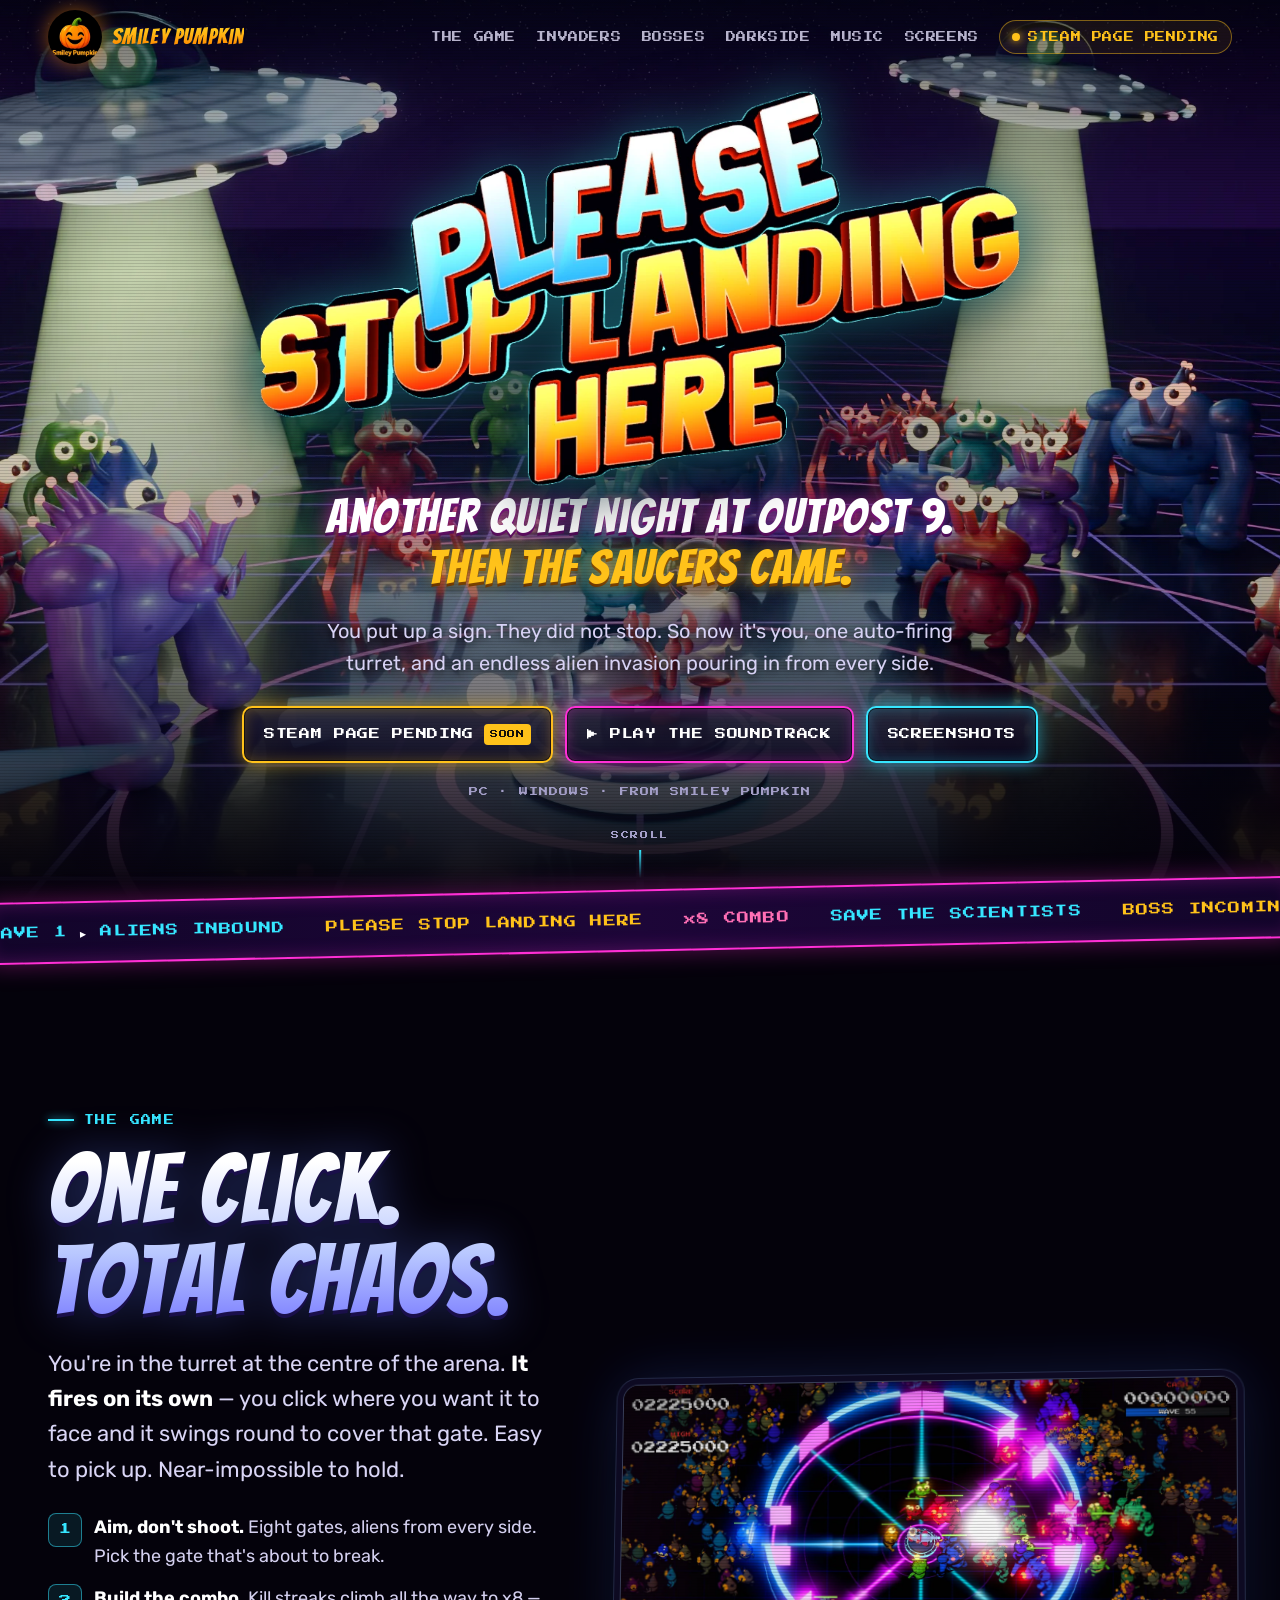
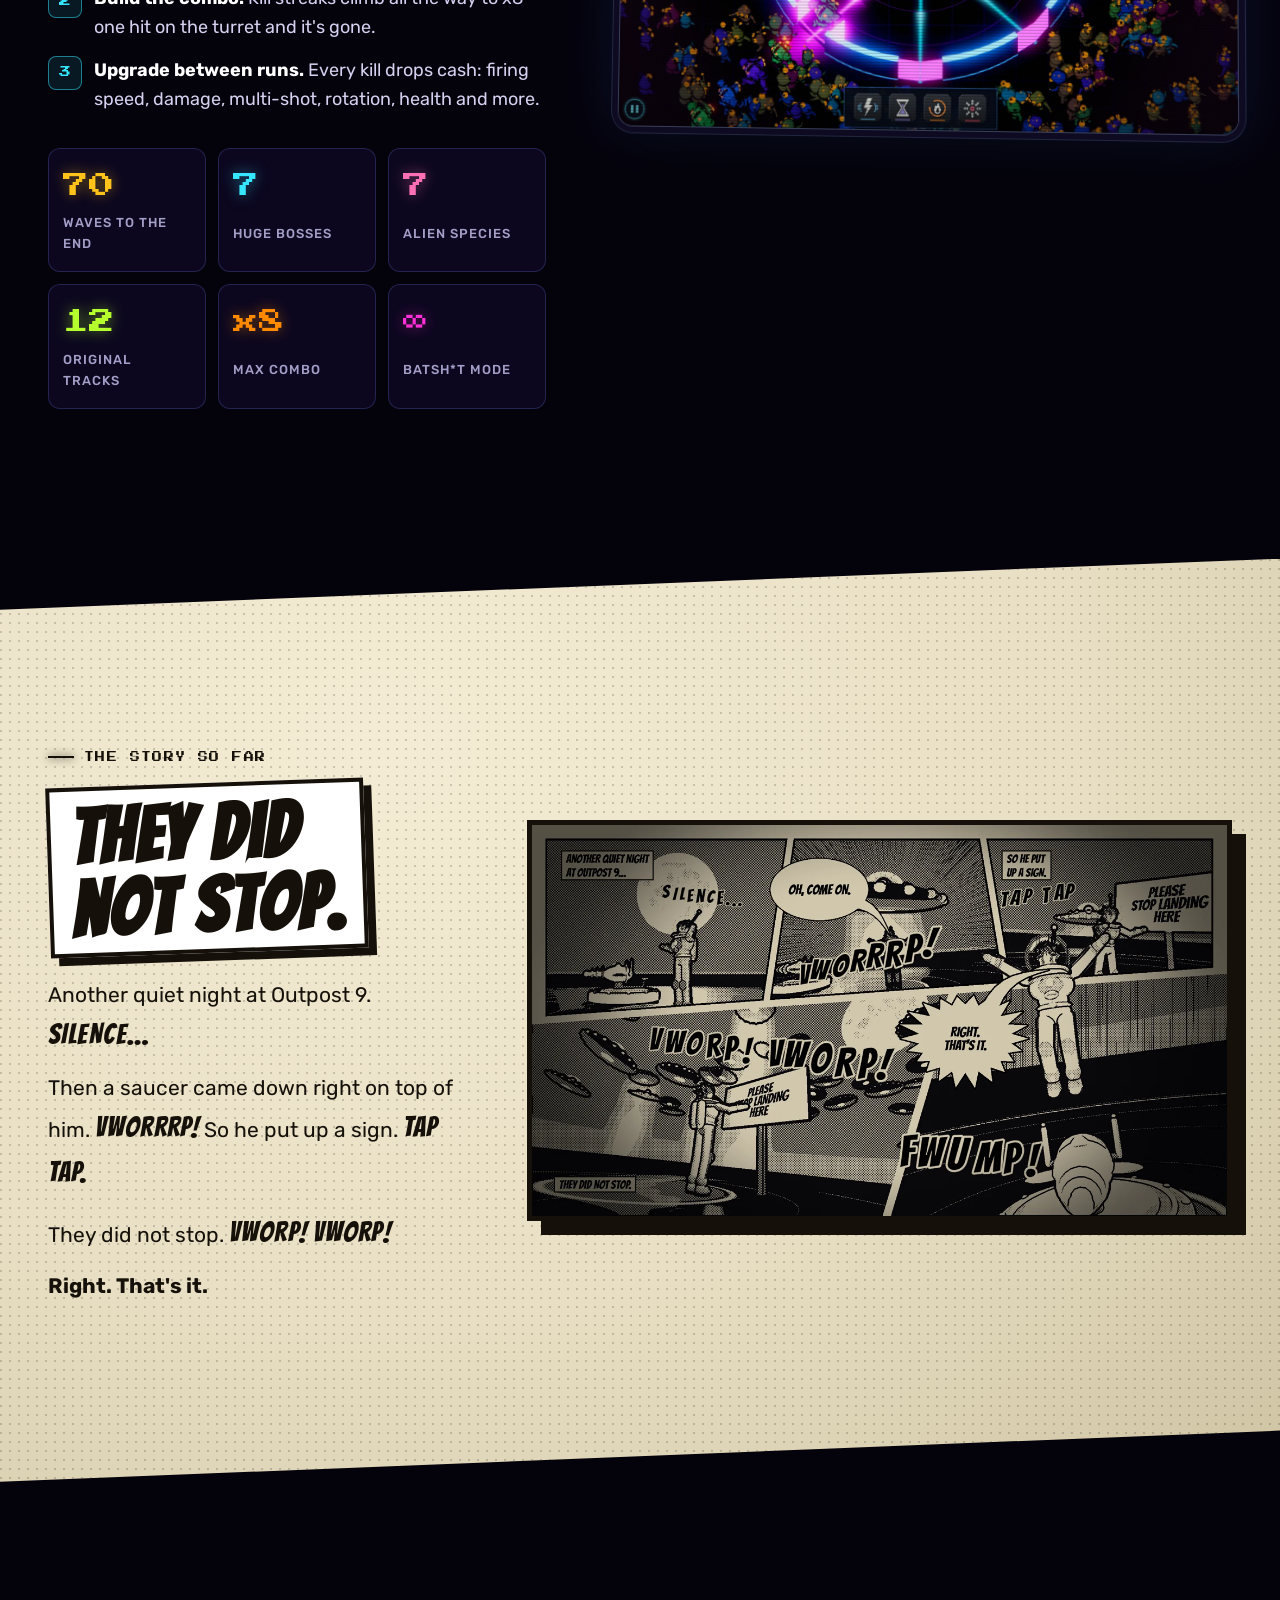
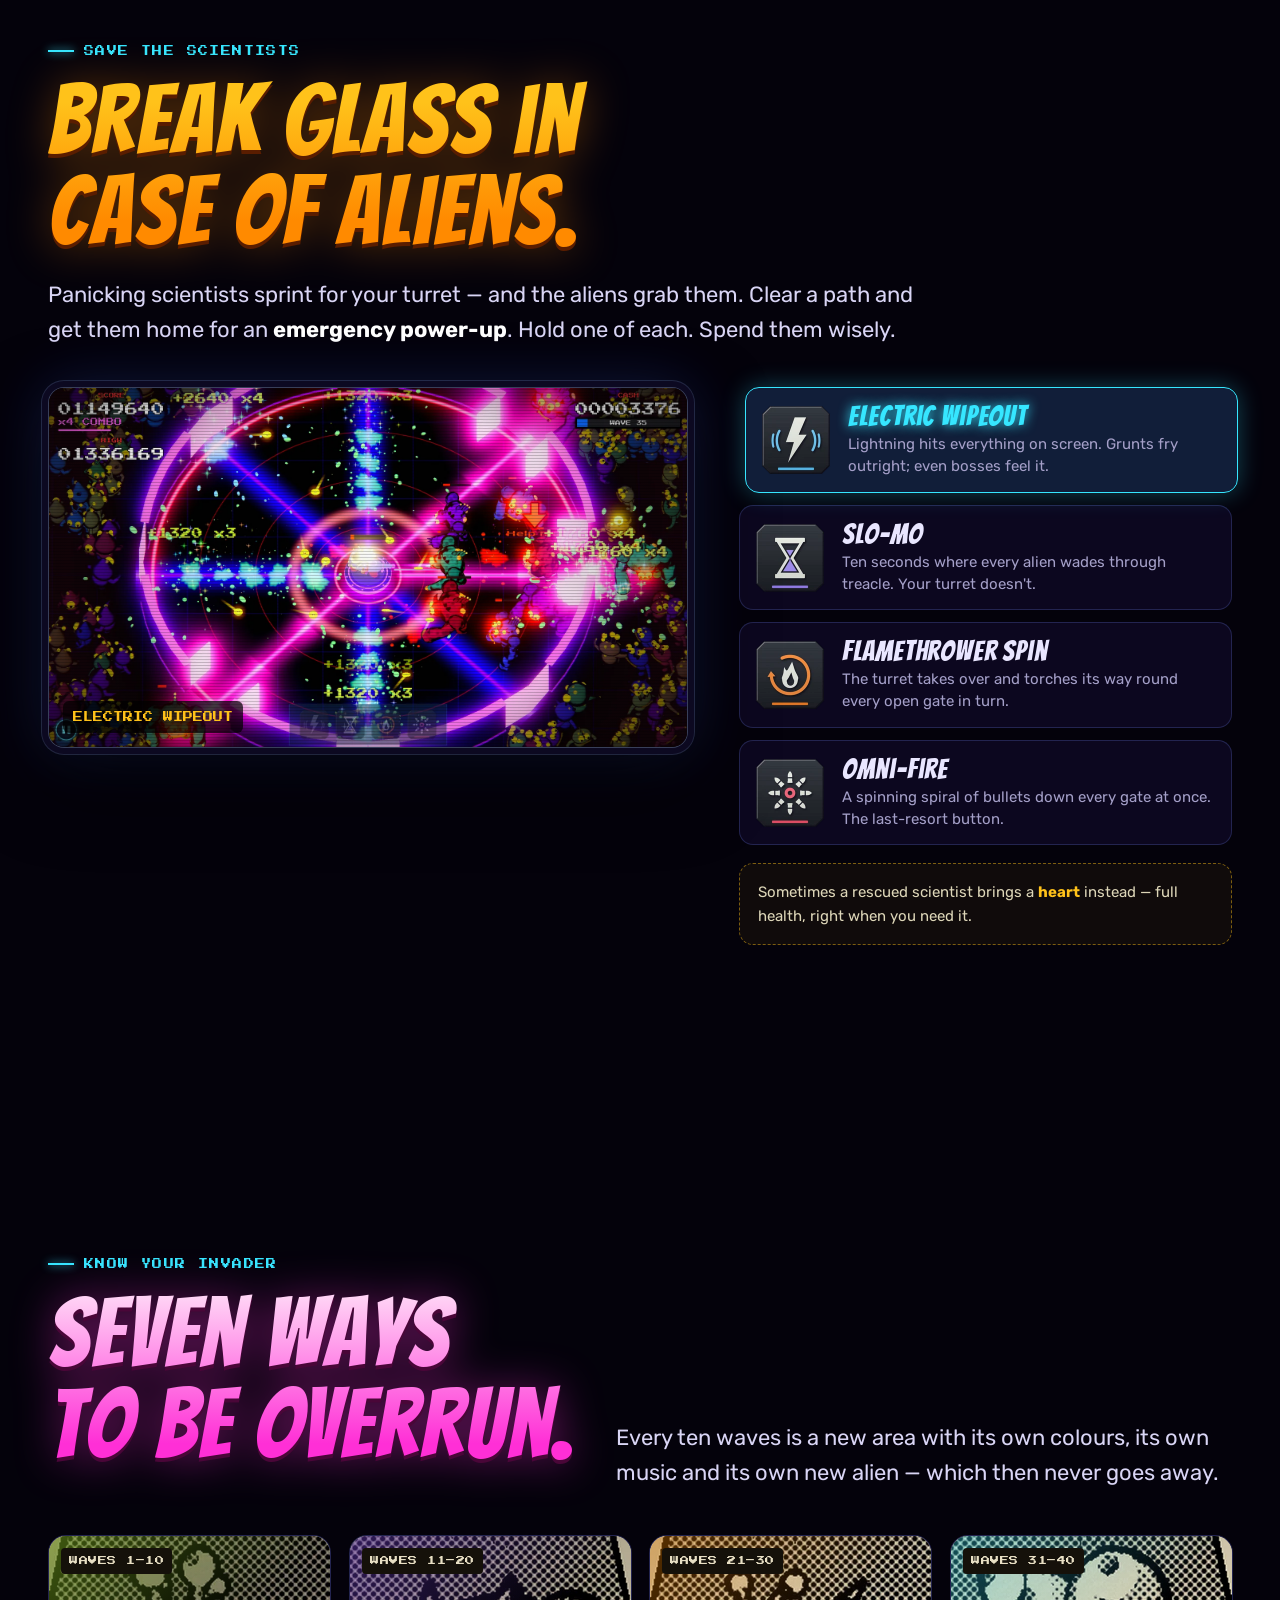
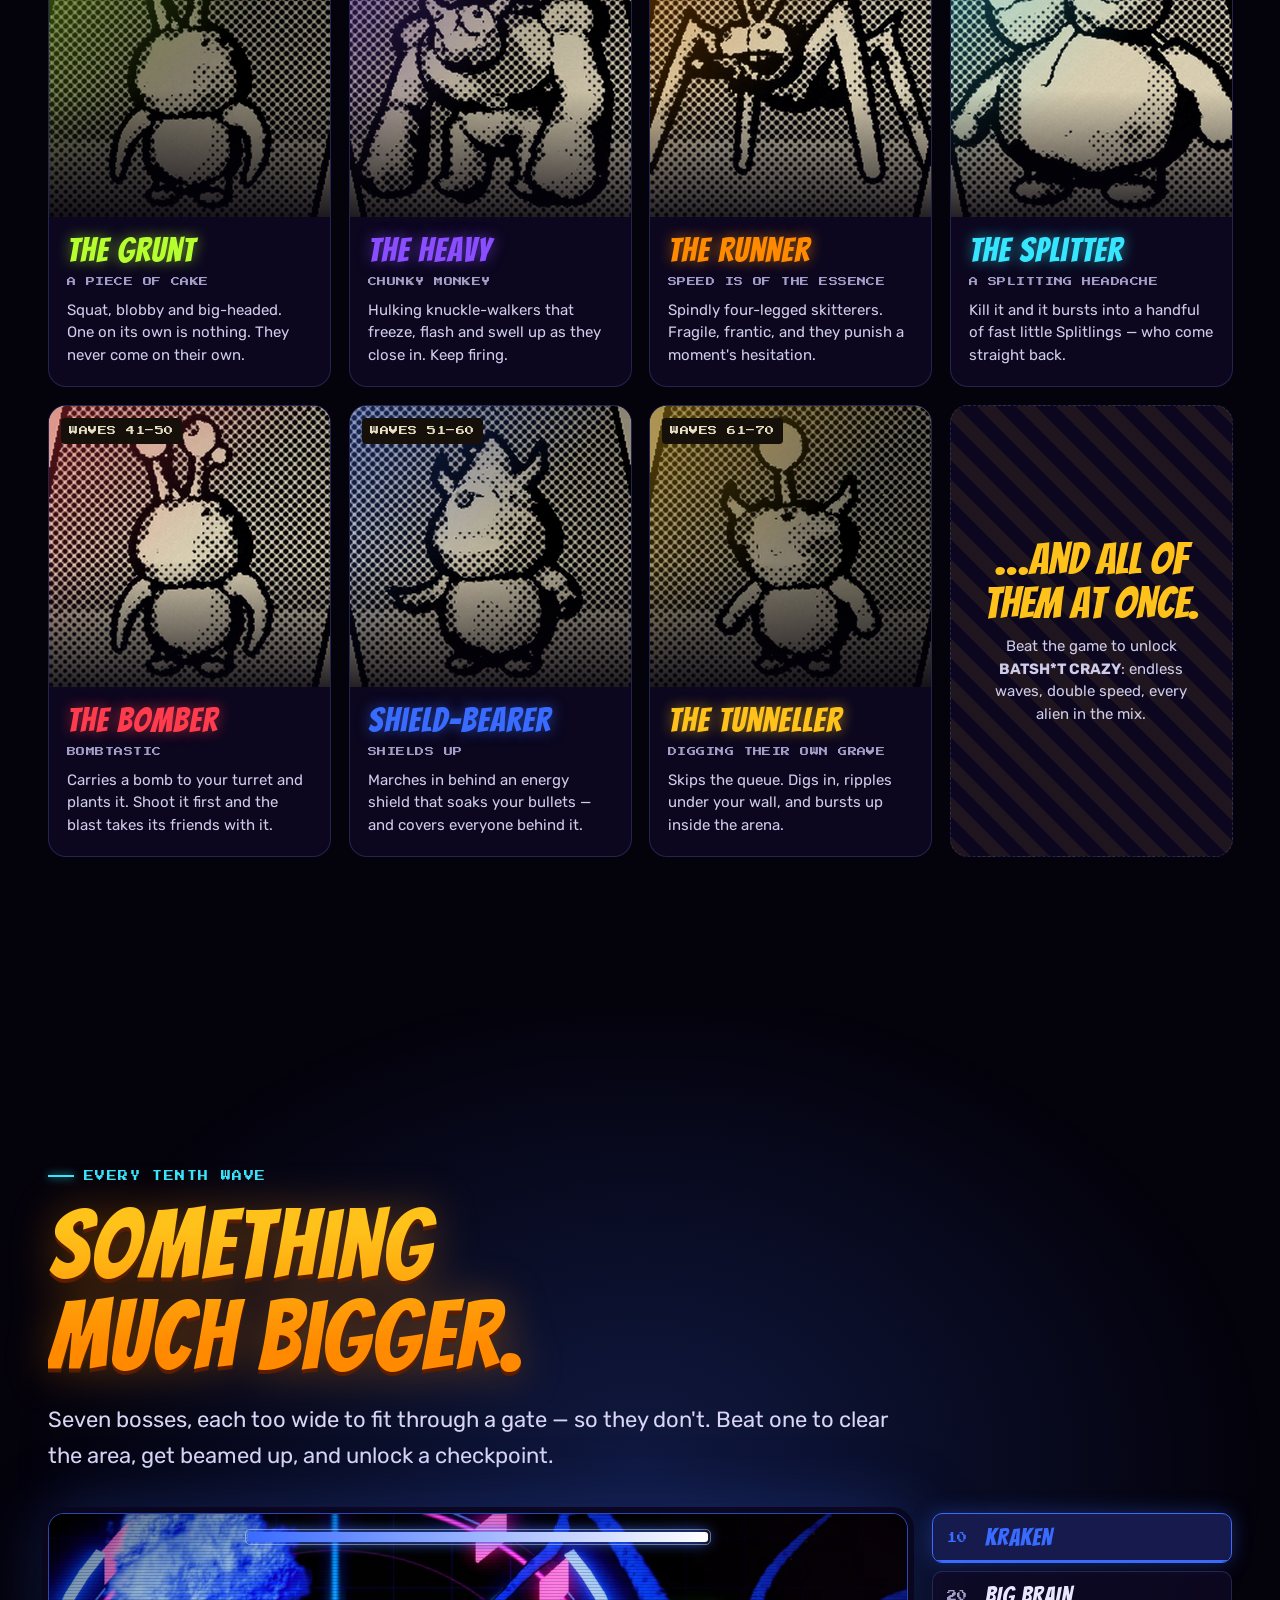
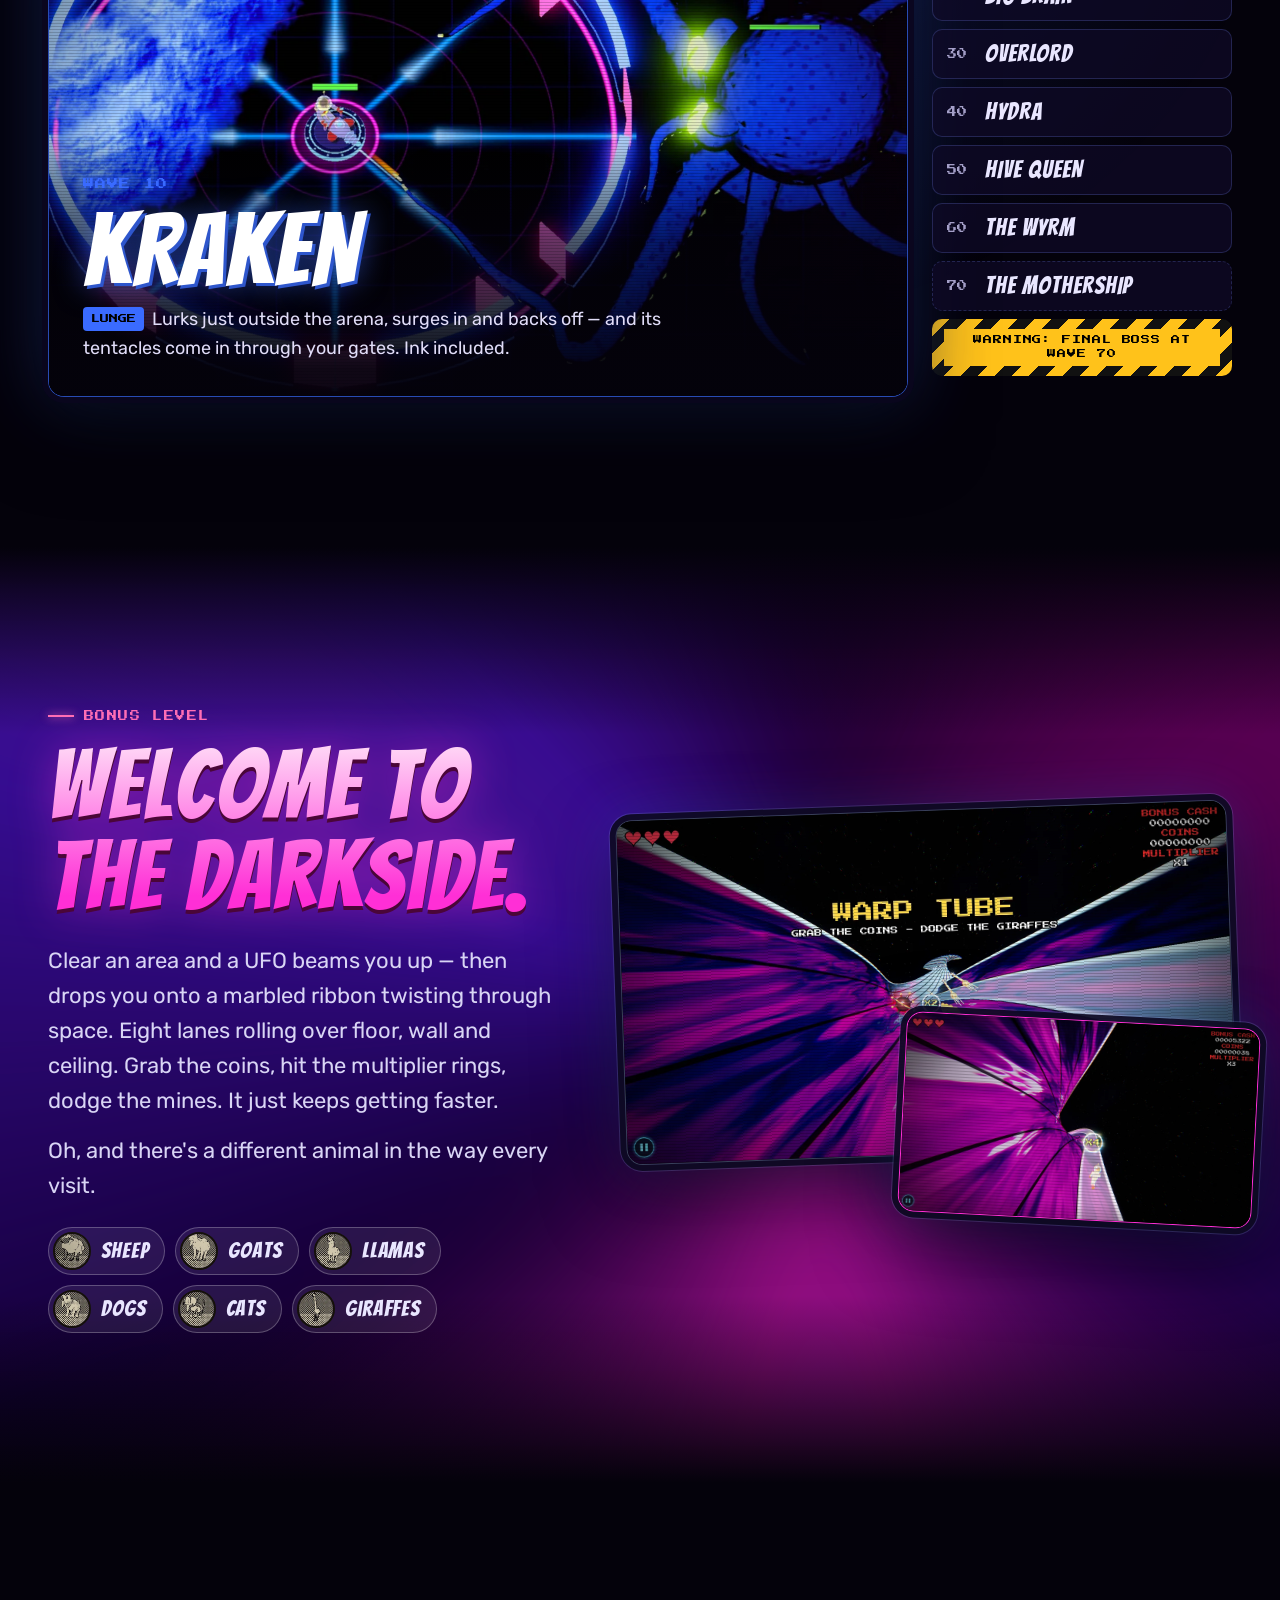
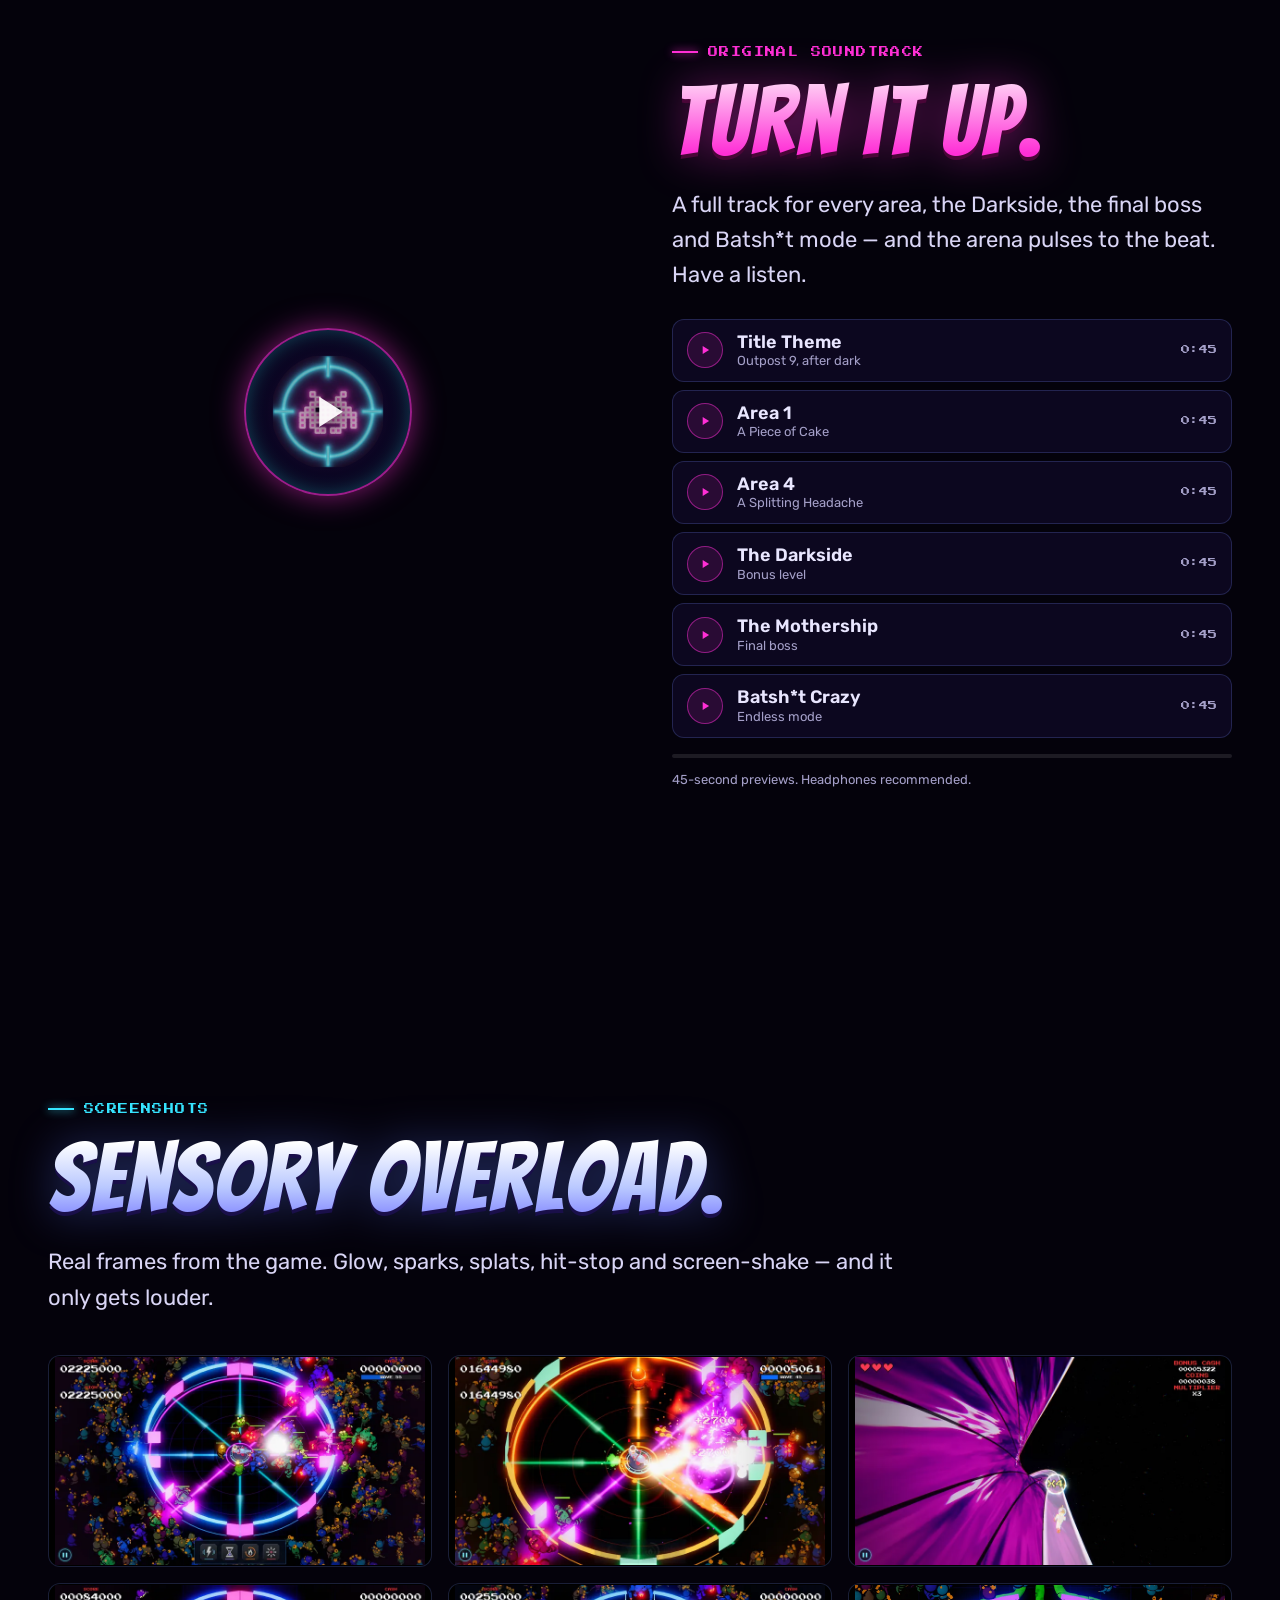
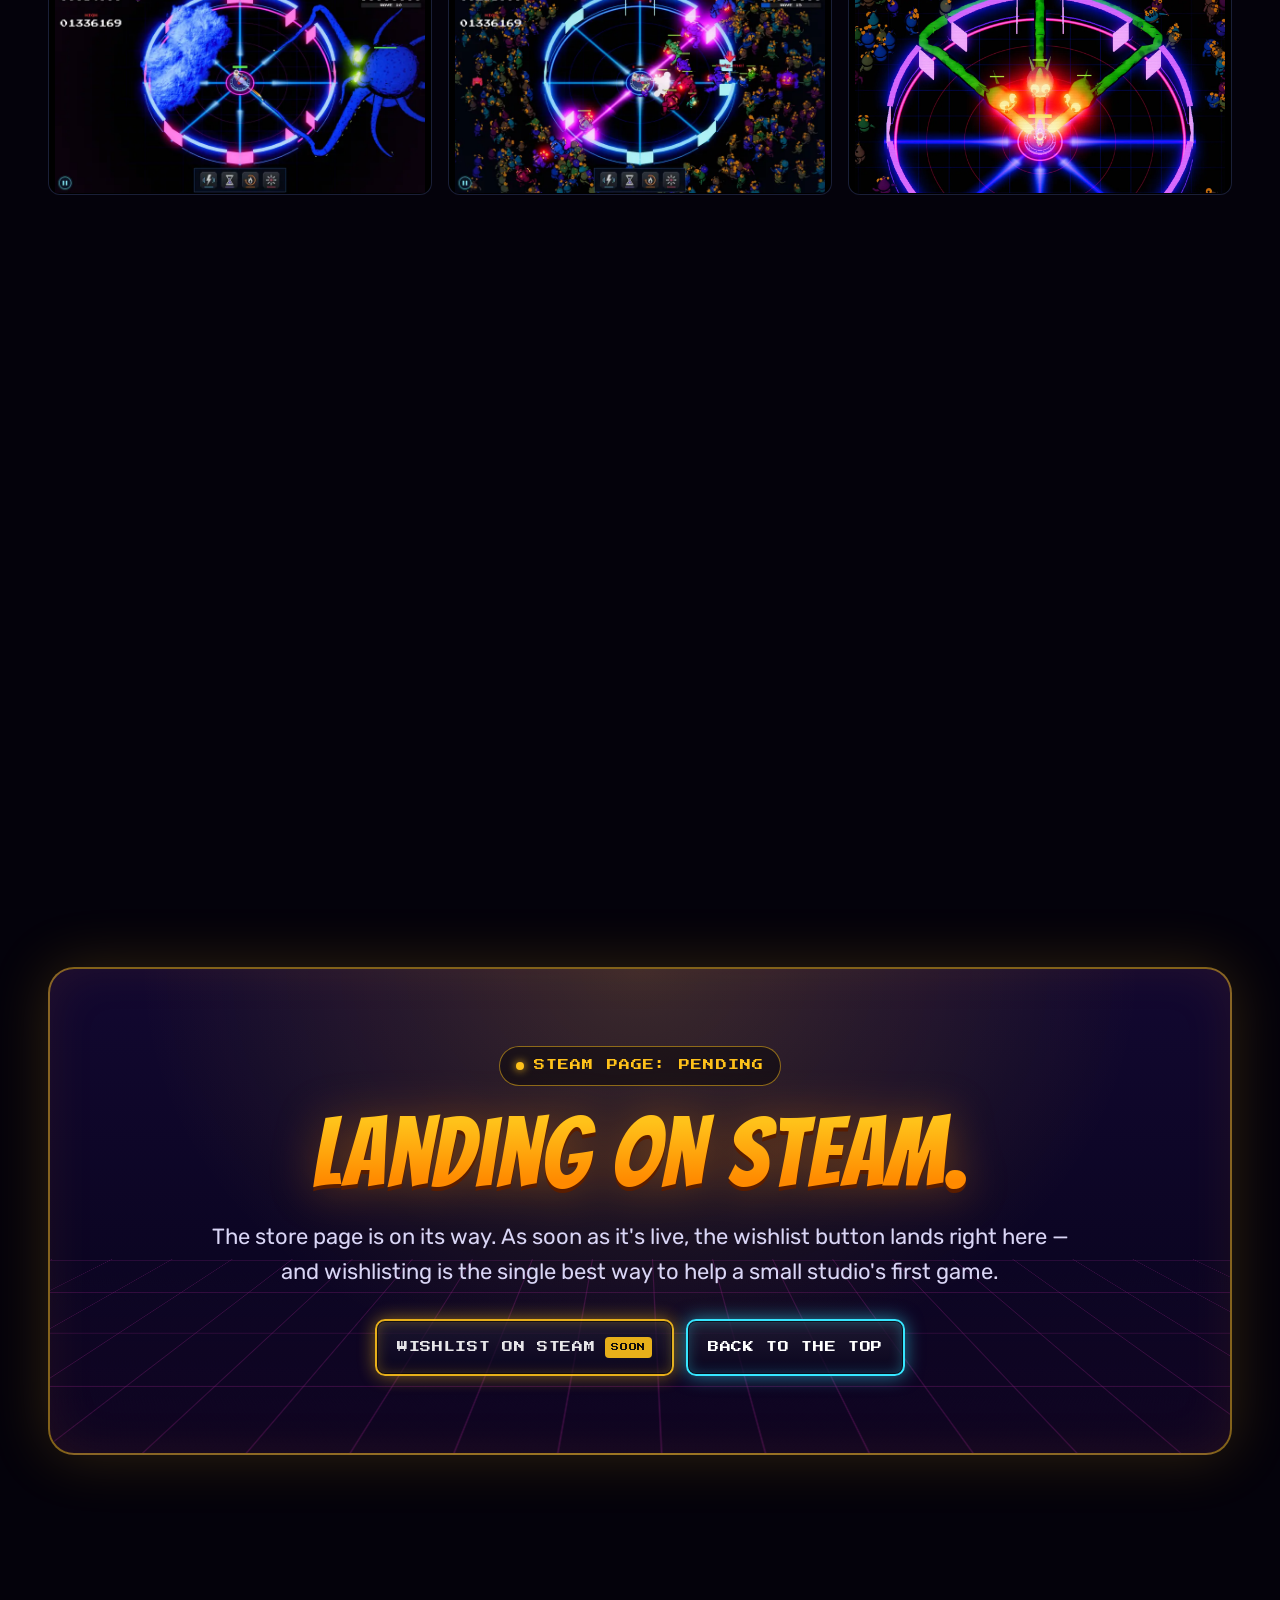
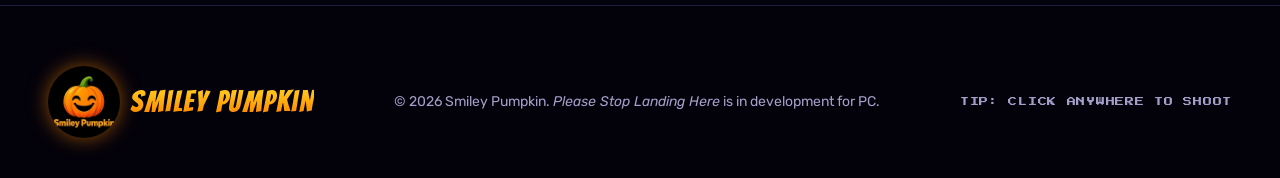
==== PleaseStopLandingHere/index.html @ 4573d903 "Rework for the new look; game now lives at /PleaseStopLandingHere/ New hero scene, logo and share ca" ====
<!doctype html>
<html lang="en">
<head>
<meta charset="utf-8">
<meta name="viewport" content="width=device-width, initial-scale=1, viewport-fit=cover">
<title>Please Stop Landing Here | Smiley Pumpkin</title>
<meta name="description" content="Please Stop Landing Here: a top-down turret defence game from Smiley Pumpkin. One turret, eight gates, an endless alien swarm. Coming to Steam.">
<link rel="canonical" href="https://www.smileypumpkin.com/PleaseStopLandingHere/">
<meta name="theme-color" content="#04020b">
<meta property="og:type" content="website">
<meta property="og:url" content="https://www.smileypumpkin.com/PleaseStopLandingHere/">
<meta property="og:title" content="Please Stop Landing Here">
<meta property="og:description" content="One turret. Eight gates. An endless alien swarm. Coming to Steam from Smiley Pumpkin.">
<meta property="og:image" content="https://www.smileypumpkin.com/PleaseStopLandingHere/assets/img/og.jpg">
<meta name="twitter:card" content="summary_large_image">
<link rel="icon" href="../smiley-pumpkin.png">
<link rel="preconnect" href="https://fonts.googleapis.com">
<link rel="preconnect" href="https://fonts.gstatic.com" crossorigin>
<link href="https://fonts.googleapis.com/css2?family=Bangers&family=Press+Start+2P&family=Rubik:wght@400;500;600;700&display=swap" rel="stylesheet">
<link rel="preload" as="image" href="assets/img/keyart.webp">
<link rel="stylesheet" href="css/site.css">
</head>
<body>
<a class="skip" href="#game">Skip to content</a>
<canvas id="stars" aria-hidden="true"></canvas>
<canvas id="fx" aria-hidden="true"></canvas>

<header class="topbar">
  <a class="studio" href="#top" aria-label="Smiley Pumpkin home">
    <img src="assets/img/pumpkin.webp" alt="" width="54" height="54">
    <span>Smiley Pumpkin</span>
  </a>
  <nav class="nav" aria-label="Sections">
    <a href="#game">The Game</a>
    <a href="#invaders">Invaders</a>
    <a href="#bosses">Bosses</a>
    <a href="#darkside">Darkside</a>
    <a href="#music">Music</a>
    <a href="#screens">Screens</a>
    <a class="steam-pill" href="#steam"><span class="led" aria-hidden="true"></span>Steam page pending</a>
  </nav>
</header>

<main>
  <!-- ============ HERO ============ -->
  <section class="hero" id="top" aria-labelledby="hero-title">
    <div class="hero-art" aria-hidden="true"></div>
    <div class="hero-inner">
      <h1 id="hero-title" style="margin:0">
        <img class="game-logo" src="assets/img/logo.webp" alt="Please Stop Landing Here" width="1040" height="541">
      </h1>
      <p class="tagline">Another quiet night at Outpost 9.<br><em>Then the saucers came.</em></p>
      <p class="hero-sub">You put up a sign. They did not stop. So now it's you, one auto-firing turret, and an endless alien invasion pouring in from every side.</p>
      <div class="cta-row">
        <a class="btn steam" href="#steam">Steam page pending <span class="tag">SOON</span></a>
        <a class="btn music" href="#music" data-autoplay>&#9654; Play the soundtrack</a>
        <a class="btn" href="#screens">Screenshots</a>
      </div>
      <p class="platform">PC &middot; Windows &middot; from Smiley Pumpkin</p>
    </div>
    <a class="scroll-hint" href="#game" aria-label="Scroll to the game">SCROLL<i></i></a>
  </section>

  <div class="ticker" aria-hidden="true">
    <div class="ticker-track">
      <span>WAVE 1 <b>&#9656;</b> ALIENS INBOUND</span><span>PLEASE STOP LANDING HERE</span><span>x8 COMBO</span>
      <span>SAVE THE SCIENTISTS</span><span>BOSS INCOMING <b>&#9656;</b> WAVE 10</span><span>AREA CLEARED!</span>
      <span>WELCOME TO THE DARKSIDE</span><span>THE MOTHERSHIP AWAITS</span><span>BATSH*T CRAZY UNLOCKED</span>
      <span>WAVE 1 <b>&#9656;</b> ALIENS INBOUND</span><span>PLEASE STOP LANDING HERE</span><span>x8 COMBO</span>
      <span>SAVE THE SCIENTISTS</span><span>BOSS INCOMING <b>&#9656;</b> WAVE 10</span><span>AREA CLEARED!</span>
      <span>WELCOME TO THE DARKSIDE</span><span>THE MOTHERSHIP AWAITS</span><span>BATSH*T CRAZY UNLOCKED</span>
    </div>
  </div>

  <!-- ============ GAMEPLAY ============ -->
  <section class="section" id="game" aria-labelledby="game-title">
    <div class="wrap gameplay-grid">
      <div class="reveal">
        <span class="eyebrow">The game</span>
        <h2 class="h2" id="game-title">One click.<br>Total chaos.</h2>
        <p class="lede">You're in the turret at the centre of the arena. <strong>It fires on its own</strong> &mdash; you click where you want it to face and it swings round to cover that gate. Easy to pick up. Near-impossible to hold.</p>
        <ol class="how">
          <li><span><strong>Aim, don't shoot.</strong> Eight gates, aliens from every side. Pick the gate that's about to break.</span></li>
          <li><span><strong>Build the combo.</strong> Kill streaks climb all the way to x8 &mdash; one hit on the turret and it's gone.</span></li>
          <li><span><strong>Upgrade between runs.</strong> Every kill drops cash: firing speed, damage, multi-shot, rotation, health and more.</span></li>
        </ol>
        <div class="stats">
          <div class="stat"><b data-count="70">70</b><span>Waves to the end</span></div>
          <div class="stat"><b data-count="7">7</b><span>Huge bosses</span></div>
          <div class="stat"><b data-count="7">7</b><span>Alien species</span></div>
          <div class="stat"><b data-count="12">12</b><span>Original tracks</span></div>
          <div class="stat"><b>x8</b><span>Max combo</span></div>
          <div class="stat"><b>&infin;</b><span>Batsh*t mode</span></div>
        </div>
      </div>
      <div class="reveal" data-delay="1">
        <figure class="screen tilt">
          <img src="assets/img/shots/swarm.webp" alt="Wave 55: the turret holds the arena while a huge alien crowd presses against all eight gates" width="1600" height="900" loading="lazy">
        </figure>
      </div>
    </div>
  </section>

  <!-- ============ STORY ============ -->
  <section class="section story" id="story" aria-labelledby="story-title">
    <div class="wrap story-grid">
      <div class="reveal">
        <span class="eyebrow">The story so far</span>
        <h2 class="caption-box" id="story-title">They did<br>not stop.</h2>
        <p>Another quiet night at Outpost 9. <span class="sfx">SILENCE&hellip;</span></p>
        <p>Then a saucer came down right on top of him. <span class="sfx">VWORRRP!</span> So he put up a sign. <span class="sfx">TAP TAP.</span></p>
        <p>They did not stop. <span class="sfx">VWORP! VWORP!</span></p>
        <p><strong>Right. That's it.</strong></p>
      </div>
      <figure class="comic reveal" data-delay="1">
        <img src="assets/img/comic.webp" alt="The game's manga intro page: a lone astronaut at Outpost 9 puts up a 'Please Stop Landing Here' sign as the saucers keep landing, then leaps into his turret" width="1280" height="720" loading="lazy">
      </figure>
    </div>
  </section>

  <!-- ============ POWER-UPS ============ -->
  <section class="section" id="powerups" aria-labelledby="pu-title">
    <div class="wrap">
      <div class="reveal">
        <span class="eyebrow">Save the scientists</span>
        <h2 class="h2 hot" id="pu-title">Break glass in<br>case of aliens.</h2>
        <p class="lede">Panicking scientists sprint for your turret &mdash; and the aliens grab them. Clear a path and get them home for an <strong>emergency power-up</strong>. Hold one of each. Spend them wisely.</p>
      </div>
      <div class="powers">
        <div class="power-view reveal">
          <figure class="screen">
            <img id="powerImg" src="assets/img/shots/shock.webp" alt="Electric Wipeout tearing through the aliens on wave 35" width="1600" height="900" loading="lazy">
            <span class="label" id="powerLabel">ELECTRIC WIPEOUT</span>
          </figure>
        </div>
        <div class="power-list reveal" data-delay="1" role="tablist" aria-label="Power-ups">
          <button class="power" role="tab" aria-selected="true" style="--c: var(--cyan)" data-img="shock" data-alt="Electric Wipeout tearing through the aliens on wave 35">
            <img src="assets/img/icons/electric_wipeout.webp" alt="" width="72" height="72">
            <span><h3>Electric Wipeout</h3><p>Lightning hits everything on screen. Grunts fry outright; even bosses feel it.</p></span>
          </button>
          <button class="power" role="tab" aria-selected="false" style="--c: var(--violet)" data-img="slomo" data-alt="Slo-Mo: the arena turns dreamy and every alien crawls">
            <img src="assets/img/icons/slo_mo.webp" alt="" width="72" height="72">
            <span><h3>Slo-Mo</h3><p>Ten seconds where every alien wades through treacle. Your turret doesn't.</p></span>
          </button>
          <button class="power" role="tab" aria-selected="false" style="--c: var(--orange)" data-img="spin" data-alt="Flamethrower Spin sweeping the gates on wave 45">
            <img src="assets/img/icons/spin_fire.webp" alt="" width="72" height="72">
            <span><h3>Flamethrower Spin</h3><p>The turret takes over and torches its way round every open gate in turn.</p></span>
          </button>
          <button class="power" role="tab" aria-selected="false" style="--c: var(--red)" data-img="omni" data-alt="Omni-Fire: bullets spiral down every gate at once on wave 25">
            <img src="assets/img/icons/omni_fire.webp" alt="" width="72" height="72">
            <span><h3>Omni-Fire</h3><p>A spinning spiral of bullets down every gate at once. The last-resort button.</p></span>
          </button>
          <p class="power-desc" id="powerDesc" aria-live="polite"></p>
          <p class="scientist-note">Sometimes a rescued scientist brings a <strong>heart</strong> instead &mdash; full health, right when you need it.</p>
        </div>
      </div>
    </div>
  </section>

  <!-- ============ INVADERS ============ -->
  <section class="section" id="invaders" aria-labelledby="inv-title">
    <div class="wrap">
      <div class="aliens-head reveal">
        <div>
          <span class="eyebrow">Know your invader</span>
          <h2 class="h2 pink" id="inv-title">Seven ways<br>to be overrun.</h2>
        </div>
        <p class="lede" style="max-width:44ch">Every ten waves is a new area with its own colours, its own music and its own new alien &mdash; which then never goes away.</p>
      </div>
      <div class="alien-grid">
        <article class="alien reveal" style="--c: var(--acid)">
          <div class="portrait"><span class="waves">WAVES 1&ndash;10</span><img src="assets/img/aliens/alien.webp" alt="The standard alien: squat, big-headed, eyes on stalks" width="432" height="432" loading="lazy"></div>
          <div class="body"><h3>The Grunt</h3><div class="area">A Piece of Cake</div><p>Squat, blobby and big-headed. One on its own is nothing. They never come on their own.</p></div>
        </article>
        <article class="alien reveal" data-delay="1" style="--c: var(--violet)">
          <div class="portrait"><span class="waves">WAVES 11&ndash;20</span><img src="assets/img/aliens/heavy.webp" alt="The Heavy: a hulking knuckle-walking brute" width="432" height="432" loading="lazy"></div>
          <div class="body"><h3>The Heavy</h3><div class="area">Chunky Monkey</div><p>Hulking knuckle-walkers that freeze, flash and swell up as they close in. Keep firing.</p></div>
        </article>
        <article class="alien reveal" data-delay="2" style="--c: var(--orange)">
          <div class="portrait"><span class="waves">WAVES 21&ndash;30</span><img src="assets/img/aliens/runner.webp" alt="The Runner: a spindly four-legged skitterer" width="432" height="432" loading="lazy"></div>
          <div class="body"><h3>The Runner</h3><div class="area">Speed is of the Essence</div><p>Spindly four-legged skitterers. Fragile, frantic, and they punish a moment's hesitation.</p></div>
        </article>
        <article class="alien reveal" style="--c: var(--cyan)">
          <div class="portrait"><span class="waves">WAVES 31&ndash;40</span><img src="assets/img/aliens/splitter.webp" alt="The Splitter: a round alien that bursts when killed" width="432" height="432" loading="lazy"></div>
          <div class="body"><h3>The Splitter</h3><div class="area">A Splitting Headache</div><p>Kill it and it bursts into a handful of fast little Splitlings &mdash; who come straight back.</p></div>
        </article>
        <article class="alien reveal" data-delay="1" style="--c: var(--red)">
          <div class="portrait"><span class="waves">WAVES 41&ndash;50</span><img src="assets/img/aliens/bomber.webp" alt="The Bomber: an alien carrying a bomb toward the turret" width="432" height="432" loading="lazy"></div>
          <div class="body"><h3>The Bomber</h3><div class="area">Bombtastic</div><p>Carries a bomb to your turret and plants it. Shoot it first and the blast takes its friends with it.</p></div>
        </article>
        <article class="alien reveal" data-delay="2" style="--c: var(--blue)">
          <div class="portrait"><span class="waves">WAVES 51&ndash;60</span><img src="assets/img/aliens/shield.webp" alt="The Shield-bearer: an alien behind an energy shield" width="432" height="432" loading="lazy"></div>
          <div class="body"><h3>Shield-bearer</h3><div class="area">Shields Up</div><p>Marches in behind an energy shield that soaks your bullets &mdash; and covers everyone behind it.</p></div>
        </article>
        <article class="alien reveal" style="--c: var(--yellow)">
          <div class="portrait"><span class="waves">WAVES 61&ndash;70</span><img src="assets/img/aliens/tunneller.webp" alt="The Tunneller: a horned alien that digs under the walls" width="432" height="432" loading="lazy"></div>
          <div class="body"><h3>The Tunneller</h3><div class="area">Digging their own Grave</div><p>Skips the queue. Digs in, ripples under your wall, and bursts up inside the arena.</p></div>
        </article>
        <div class="alien extra reveal" data-delay="1">
          <div><b>&hellip;and all of them at once.</b><p>Beat the game to unlock <strong>BATSH*T CRAZY</strong>: endless waves, double speed, every alien in the mix.</p></div>
        </div>
      </div>
    </div>
  </section>

  <!-- ============ BOSSES ============ -->
  <section class="section bosses" id="bosses" aria-labelledby="boss-title">
    <div class="wrap">
      <div class="reveal">
        <span class="eyebrow">Every tenth wave</span>
        <h2 class="h2 hot" id="boss-title">Something<br>much bigger.</h2>
        <p class="lede">Seven bosses, each too wide to fit through a gate &mdash; so they don't. Beat one to clear the area, get beamed up, and unlock a checkpoint.</p>
      </div>
      <div class="boss-stage reveal">
        <div class="boss-view">
          <figure class="screen">
            <div class="boss-bar" aria-hidden="true"><span></span></div>
            <img id="bossImg" src="assets/img/bosses/kraken.webp" alt="" width="1280" height="720" loading="lazy">
            <figcaption class="boss-hud" aria-live="polite">
              <span class="wave" id="bossWave">WAVE 10</span>
              <h3 id="bossName">KRAKEN</h3>
              <p id="bossDesc"></p>
            </figcaption>
          </figure>
        </div>
        <div>
          <ol class="boss-list" id="bossList" role="tablist" aria-label="Bosses"></ol>
          <div class="final-warn" aria-hidden="true"><span>WARNING: FINAL BOSS AT WAVE 70</span></div>
        </div>
      </div>
    </div>
  </section>

  <!-- ============ DARKSIDE ============ -->
  <section class="section darkside" id="darkside" aria-labelledby="ds-title">
    <div class="wrap darkside-grid">
      <div class="reveal">
        <span class="eyebrow" style="color: var(--pink)">Bonus level</span>
        <h2 class="h2 pink" id="ds-title">Welcome to<br>the Darkside.</h2>
        <p class="lede">Clear an area and a UFO beams you up &mdash; then drops you onto a marbled ribbon twisting through space. Eight lanes rolling over floor, wall and ceiling. Grab the coins, hit the multiplier rings, dodge the mines. It just keeps getting faster.</p>
        <p class="lede" style="margin-top:14px">Oh, and there's a different animal in the way every visit.</p>
        <ul class="animals">
          <li><img src="assets/img/animals/sheep.webp" alt="" width="124" height="124" loading="lazy">Sheep</li>
          <li><img src="assets/img/animals/goats.webp" alt="" width="124" height="124" loading="lazy">Goats</li>
          <li><img src="assets/img/animals/llamas.webp" alt="" width="124" height="124" loading="lazy">Llamas</li>
          <li><img src="assets/img/animals/dogs.webp" alt="" width="124" height="124" loading="lazy">Dogs</li>
          <li><img src="assets/img/animals/cats.webp" alt="" width="124" height="124" loading="lazy">Cats</li>
          <li><img src="assets/img/animals/giraffes.webp" alt="" width="124" height="124" loading="lazy">Giraffes</li>
        </ul>
      </div>
      <div class="ds-shots reveal" data-delay="1">
        <figure class="screen"><img src="assets/img/shots/darkside-giraffe.webp" alt="The Darkside warp tube: grab the coins, dodge the giraffes" width="1600" height="900" loading="lazy"></figure>
        <figure class="screen"><img src="assets/img/shots/darkside-ribbon.webp" alt="The astronaut running a magenta ribbon through space toward an x4 multiplier ring" width="1600" height="900" loading="lazy"></figure>
      </div>
    </div>
  </section>

  <!-- ============ SOUNDTRACK ============ -->
  <section class="section" id="music" aria-labelledby="music-title">
    <div class="wrap music-grid">
      <div class="reveal">
        <div class="viz-wrap" id="vizWrap">
          <canvas id="viz" aria-hidden="true"></canvas>
          <div class="viz-center" id="vizCenter">
            <img src="assets/img/game-icon.webp" alt="" width="256" height="256">
            <button class="play-big" id="playBig" aria-label="Play or pause the soundtrack">
              <svg viewBox="0 0 24 24" aria-hidden="true"><path fill="#fff" d="M8 5v14l11-7z"/></svg>
            </button>
          </div>
        </div>
      </div>
      <div class="reveal" data-delay="1">
        <span class="eyebrow" style="color: var(--magenta)">Original soundtrack</span>
        <h2 class="h2 pink" id="music-title">Turn it up.</h2>
        <p class="lede">A full track for every area, the Darkside, the final boss and Batsh*t mode &mdash; and the arena pulses to the beat. Have a listen.</p>
        <ul class="tracks" id="tracks">
          <li><button class="track" data-src="assets/audio/title.mp3" aria-pressed="false"><span class="ic"><svg viewBox="0 0 24 24"><path d="M8 5v14l11-7z"/></svg><span class="eq"><i></i><i></i><i></i></span></span><span class="t">Title Theme<small>Outpost 9, after dark</small></span><span class="d">0:45</span></button></li>
          <li><button class="track" data-src="assets/audio/area-1.mp3" aria-pressed="false"><span class="ic"><svg viewBox="0 0 24 24"><path d="M8 5v14l11-7z"/></svg><span class="eq"><i></i><i></i><i></i></span></span><span class="t">Area 1<small>A Piece of Cake</small></span><span class="d">0:45</span></button></li>
          <li><button class="track" data-src="assets/audio/area-4.mp3" aria-pressed="false"><span class="ic"><svg viewBox="0 0 24 24"><path d="M8 5v14l11-7z"/></svg><span class="eq"><i></i><i></i><i></i></span></span><span class="t">Area 4<small>A Splitting Headache</small></span><span class="d">0:45</span></button></li>
          <li><button class="track" data-src="assets/audio/darkside.mp3" aria-pressed="false"><span class="ic"><svg viewBox="0 0 24 24"><path d="M8 5v14l11-7z"/></svg><span class="eq"><i></i><i></i><i></i></span></span><span class="t">The Darkside<small>Bonus level</small></span><span class="d">0:45</span></button></li>
          <li><button class="track" data-src="assets/audio/final-boss.mp3" aria-pressed="false"><span class="ic"><svg viewBox="0 0 24 24"><path d="M8 5v14l11-7z"/></svg><span class="eq"><i></i><i></i><i></i></span></span><span class="t">The Mothership<small>Final boss</small></span><span class="d">0:45</span></button></li>
          <li><button class="track" data-src="assets/audio/batshit.mp3" aria-pressed="false"><span class="ic"><svg viewBox="0 0 24 24"><path d="M8 5v14l11-7z"/></svg><span class="eq"><i></i><i></i><i></i></span></span><span class="t">Batsh*t Crazy<small>Endless mode</small></span><span class="d">0:45</span></button></li>
        </ul>
        <div class="progress" id="progress" aria-hidden="true"><span></span></div>
        <p class="music-note">45-second previews. Headphones recommended.</p>
      </div>
    </div>
    <audio id="audio" preload="none"></audio>
  </section>

  <!-- ============ SCREENSHOTS ============ -->
  <section class="section" id="screens" aria-labelledby="shots-title">
    <div class="wrap">
      <div class="reveal">
        <span class="eyebrow">Screenshots</span>
        <h2 class="h2" id="shots-title">Sensory overload.</h2>
        <p class="lede">Real frames from the game. Glow, sparks, splats, hit-stop and screen-shake &mdash; and it only gets louder.</p>
      </div>
      <div class="gallery" id="gallery">
        <button class="shot reveal" data-full="assets/img/shots/swarm.webp"><img src="assets/img/thumbs/swarm.webp" alt="Wave 55: the alien crowd surrounds the arena" width="800" height="450" loading="lazy"><figcaption>WAVE 55 &middot; THE SWARM</figcaption></button>
        <button class="shot reveal" data-full="assets/img/shots/kraken-ink.webp"><img src="assets/img/thumbs/kraken-ink.webp" alt="The Kraken reaching into the arena and squirting ink" width="800" height="450" loading="lazy"><figcaption>WAVE 10 &middot; KRAKEN</figcaption></button>
        <button class="shot reveal" data-full="assets/img/shots/darkside-giraffe.webp"><img src="assets/img/thumbs/darkside-giraffe.webp" alt="The Darkside: grab the coins, dodge the giraffes" width="800" height="450" loading="lazy"><figcaption>THE DARKSIDE &middot; GIRAFFES</figcaption></button>
        <button class="shot reveal" data-full="assets/img/shots/omni.webp"><img src="assets/img/thumbs/omni.webp" alt="Omni-Fire on wave 25" width="800" height="450" loading="lazy"><figcaption>OMNI-FIRE</figcaption></button>
        <button class="shot reveal" data-full="assets/img/shots/spin.webp"><img src="assets/img/thumbs/spin.webp" alt="Flamethrower Spin on wave 45" width="800" height="450" loading="lazy"><figcaption>FLAMETHROWER SPIN</figcaption></button>
        <button class="shot reveal" data-full="assets/img/shots/heavies.webp"><img src="assets/img/thumbs/heavies.webp" alt="Heavies pushing in on wave 15" width="800" height="450" loading="lazy"><figcaption>WAVE 15 &middot; CHUNKY MONKEY</figcaption></button>
        <button class="shot reveal" data-full="assets/img/shots/slomo.webp"><img src="assets/img/thumbs/slomo.webp" alt="Slo-Mo: the arena turns dreamy and every alien crawls" width="800" height="450" loading="lazy"><figcaption>SLO-MO</figcaption></button>
        <button class="shot reveal" data-full="assets/img/shots/shock.webp"><img src="assets/img/thumbs/shock.webp" alt="Electric Wipeout on wave 35" width="800" height="450" loading="lazy"><figcaption>ELECTRIC WIPEOUT</figcaption></button>
        <button class="shot reveal" data-full="assets/img/shots/darkside-ribbon.webp"><img src="assets/img/thumbs/darkside-ribbon.webp" alt="The Darkside ribbon twisting through space" width="800" height="450" loading="lazy"><figcaption>THE DARKSIDE</figcaption></button>
        <button class="shot reveal" data-full="assets/img/bosses/hydra.webp"><img src="assets/img/bosses/hydra.webp" alt="The Hydra's heads lunging over the wall" width="1280" height="720" loading="lazy"><figcaption>WAVE 40 &middot; HYDRA</figcaption></button>
        <button class="shot reveal" data-full="assets/img/bosses/wyrm.webp"><img src="assets/img/bosses/wyrm.webp" alt="The Wyrm coiling into the arena" width="1280" height="720" loading="lazy"><figcaption>WAVE 60 &middot; THE WYRM</figcaption></button>
        <button class="shot reveal" data-full="assets/img/bosses/mothership.webp"><img src="assets/img/bosses/mothership.webp" alt="The Mothership attacking the turret" width="1280" height="720" loading="lazy"><figcaption>WAVE 70 &middot; THE MOTHERSHIP</figcaption></button>
      </div>
    </div>
  </section>

  <!-- ============ STEAM ============ -->
  <section class="section" id="steam" aria-labelledby="steam-title">
    <div class="wrap">
      <div class="steam-card reveal">
        <span class="status"><span class="led" aria-hidden="true"></span>STEAM PAGE: PENDING</span>
        <h2 class="h2 hot" id="steam-title">Landing on Steam.</h2>
        <p class="lede">The store page is on its way. As soon as it's live, the wishlist button lands right here &mdash; and wishlisting is the single best way to help a small studio's first game.</p>
        <div class="cta-row">
          <a class="btn steam" role="link" aria-disabled="true" tabindex="0">Wishlist on Steam <span class="tag">SOON</span></a>
          <a class="btn" href="#top">Back to the top</a>
        </div>
      </div>
    </div>
  </section>
</main>

<footer>
  <div class="foot">
    <a class="studio" href="#top" aria-label="Smiley Pumpkin, back to top">
      <img src="assets/img/pumpkin.webp" alt="" width="72" height="72">
      <span>Smiley Pumpkin</span>
    </a>
    <p>&copy; 2026 Smiley Pumpkin. <em>Please Stop Landing Here</em> is in development for PC.</p>
    <p class="hi">TIP: CLICK ANYWHERE TO SHOOT</p>
  </div>
</footer>

<div class="hud-score" id="hud" aria-hidden="true">SCORE<b id="hudScore">00000000</b><em id="hudCombo"></em></div>

<div class="lightbox" id="lightbox" role="dialog" aria-modal="true" aria-label="Screenshot viewer">
  <button class="lb-btn lb-close" id="lbClose" aria-label="Close">&times;</button>
  <button class="lb-btn lb-prev" id="lbPrev" aria-label="Previous screenshot">&lsaquo;</button>
  <figure><img id="lbImg" src="" alt=""><figcaption id="lbCap"></figcaption></figure>
  <button class="lb-btn lb-next" id="lbNext" aria-label="Next screenshot">&rsaquo;</button>
</div>

<script src="js/site.js"></script>
</body>
</html>
---- PleaseStopLandingHere/css/site.css ----
/* Smiley Pumpkin / Please Stop Landing Here - site styles */

:root {
  --bg: #04020b;
  --bg-2: #0b0620;
  --panel: rgba(16, 10, 40, 0.72);
  --line: rgba(120, 140, 255, 0.22);
  --text: #e9e6ff;
  --muted: #a49fc8;
  --magenta: #ff2fd6;
  --pink: #ff6fb5;
  --cyan: #36e6ff;
  --blue: #3a6bff;
  --violet: #8a4dff;
  --orange: #ff8a00;
  --yellow: #ffc21a;
  --acid: #b6ff2e;
  --red: #ff3b4e;
  --paper: #e8dfc4;
  --ink: #15110a;
  --gutter: clamp(16px, 4vw, 48px);
  --max: 1240px;
  --display: "Bangers", "Impact", sans-serif;
  --pixel: "Press Start 2P", ui-monospace, monospace;
  --body: "Rubik", system-ui, -apple-system, "Segoe UI", sans-serif;
}

*, *::before, *::after { box-sizing: border-box; }
* { margin: 0; }
html { scroll-behavior: smooth; scroll-padding-top: 84px; -webkit-text-size-adjust: 100%; }
body {
  background: var(--bg);
  color: var(--text);
  font: 400 clamp(16px, 1.05vw + 10px, 18px)/1.6 var(--body);
  overflow-x: hidden;
  -webkit-font-smoothing: antialiased;
}
img { display: block; max-width: 100%; height: auto; }
button { font: inherit; color: inherit; background: none; border: 0; cursor: pointer; }
a { color: var(--cyan); }
:focus-visible { outline: 3px solid var(--yellow); outline-offset: 3px; border-radius: 4px; }

@media (pointer: fine) {
  body { cursor: url("../assets/img/reticle.png") 20 20, crosshair; }
  a, button, [role="tab"] { cursor: url("../assets/img/reticle.png") 20 20, pointer; }
}

.skip { position: absolute; left: -999px; top: 8px; z-index: 100; background: var(--yellow); color: var(--ink); padding: 8px 14px; border-radius: 6px; font-weight: 700; }
.skip:focus { left: 8px; }

/* ---------- fixed background layers ---------- */
#stars, #fx { position: fixed; inset: 0; width: 100%; height: 100%; pointer-events: none; }
#stars { z-index: 0; }
#fx { z-index: 60; }
main, footer { position: relative; z-index: 1; }

/* ---------- studio corner + nav ---------- */
.topbar {
  position: fixed; inset: 0 0 auto 0; z-index: 50;
  display: flex; align-items: center; justify-content: space-between; gap: 16px;
  padding: 10px var(--gutter);
  transition: background .3s, backdrop-filter .3s, box-shadow .3s;
}
.topbar.scrolled {
  background: rgba(4, 2, 11, 0.78);
  backdrop-filter: blur(12px) saturate(1.4);
  -webkit-backdrop-filter: blur(12px) saturate(1.4);
  box-shadow: 0 1px 0 var(--line), 0 10px 30px rgba(0,0,0,.4);
}
.studio {
  display: flex; align-items: center; gap: 10px; text-decoration: none; color: var(--yellow);
  font-family: var(--display); font-size: 22px; letter-spacing: .05em; line-height: 1;
}
.studio img {
  width: 54px; height: 54px; border-radius: 50%;
  filter: drop-shadow(0 0 10px rgba(255, 138, 0, .55));
  transition: transform .4s cubic-bezier(.3, 1.6, .5, 1);
}
.studio:hover img { transform: rotate(-12deg) scale(1.08); }
.studio span { background: linear-gradient(180deg, var(--yellow) 20%, var(--orange) 90%); -webkit-background-clip: text; background-clip: text; color: transparent; }
.nav { display: flex; align-items: center; gap: clamp(10px, 1.6vw, 26px); }
.nav a {
  color: var(--text); text-decoration: none; font-family: var(--pixel); font-size: 10px;
  letter-spacing: .06em; text-transform: uppercase; opacity: .78; transition: opacity .2s, color .2s, text-shadow .2s;
}
.nav a:hover { opacity: 1; color: var(--cyan); text-shadow: 0 0 10px var(--cyan); }
.steam-pill {
  display: inline-flex; align-items: center; gap: 8px; white-space: nowrap;
  font-family: var(--pixel); font-size: 9px; letter-spacing: .05em; text-decoration: none;
  color: var(--yellow) !important; opacity: 1 !important;
  border: 1px solid rgba(255, 194, 26, .45); border-radius: 999px; padding: 8px 12px;
  background: rgba(255, 194, 26, .07);
}
.led { width: 8px; height: 8px; border-radius: 50%; background: var(--yellow); box-shadow: 0 0 8px var(--yellow); animation: blink 1.4s steps(2, jump-none) infinite; }
@keyframes blink { 50% { opacity: .2; } }
@media (max-width: 900px) {
  .nav a:not(.steam-pill) { display: none; }
  .studio span { display: none; }
  .studio img { width: 46px; height: 46px; }
}

/* ---------- hero ---------- */
.hero {
  position: relative; min-height: 100svh; display: grid; place-items: center;
  padding: 110px var(--gutter) 90px; overflow: hidden; isolation: isolate;
}
.hero-art {
  position: absolute; inset: 0; z-index: -2;
  background: url("../assets/img/keyart.webp") center 72% / cover no-repeat;
  transform: scale(calc(1.08 + var(--scroll, 0) * .12)) translateY(calc(var(--scroll, 0) * 60px));
  transform-origin: 50% 70%;
  filter: saturate(1.15);
}
.hero::before {
  content: ""; position: absolute; inset: 0; z-index: -1;
  background:
    radial-gradient(ellipse 60% 50% at 50% 42%, rgba(4,2,11,.35), transparent 70%),
    linear-gradient(180deg, rgba(4,2,11,.55) 0%, rgba(4,2,11,.05) 30%, rgba(4,2,11,.25) 62%, var(--bg) 100%);
}
.hero::after {
  /* CRT scanlines */
  content: ""; position: absolute; inset: 0; z-index: -1; pointer-events: none; opacity: .22;
  background: repeating-linear-gradient(0deg, rgba(0,0,0,.6) 0 1px, transparent 1px 3px);
  mix-blend-mode: multiply;
}
.hero-inner { text-align: center; max-width: 980px; display: grid; justify-items: center; gap: clamp(14px, 2.4vh, 26px); }
.game-logo {
  width: min(88vw, 760px);
  filter: drop-shadow(0 0 24px rgba(54, 230, 255, .35)) drop-shadow(0 10px 30px rgba(0,0,0,.8));
  animation: hover 5s ease-in-out infinite;
  margin: -4% 0 -2%;
}
@keyframes hover { 0%, 100% { transform: translateY(0) rotate(0); } 50% { transform: translateY(-10px) rotate(.6deg); } }
.tagline {
  font-family: var(--display); font-weight: 400; letter-spacing: .03em; line-height: 1.05;
  font-size: clamp(26px, 4.2vw, 48px); color: #fff;
  text-shadow: 0 0 18px rgba(255, 47, 214, .6), 0 3px 0 #3b0a4a;
}
.tagline em { font-style: normal; color: var(--yellow); text-shadow: 0 0 18px rgba(255, 194, 26, .6), 0 3px 0 #5a2600; }
.hero-sub { max-width: 640px; color: #d7d2f4; font-size: clamp(16px, 1.3vw + 8px, 20px); text-shadow: 0 2px 10px #000; }
.cta-row { display: flex; flex-wrap: wrap; gap: 12px; justify-content: center; margin-top: 6px; }
.btn {
  --c: var(--cyan);
  position: relative; display: inline-flex; align-items: center; gap: 10px;
  font-family: var(--pixel); font-size: 11px; letter-spacing: .06em; text-transform: uppercase; text-decoration: none;
  color: #fff; padding: 16px 20px; border-radius: 10px;
  background: linear-gradient(180deg, rgba(255,255,255,.08), rgba(255,255,255,0)), rgba(10, 6, 30, .75);
  border: 2px solid var(--c);
  box-shadow: 0 0 0 1px rgba(0,0,0,.6) inset, 0 0 18px color-mix(in srgb, var(--c) 55%, transparent), inset 0 0 14px color-mix(in srgb, var(--c) 30%, transparent);
  transition: transform .15s, box-shadow .2s, background .2s;
}
.btn:hover { transform: translateY(-2px); background: color-mix(in srgb, var(--c) 20%, rgba(10,6,30,.85)); }
.btn:active { transform: translateY(1px); }
.btn.steam { --c: var(--yellow); }
.btn.music { --c: var(--magenta); }
.btn .tag { font-size: 8px; padding: 4px 6px; border-radius: 4px; background: var(--yellow); color: var(--ink); }
.platform { font-family: var(--pixel); font-size: 9px; letter-spacing: .12em; color: var(--muted); text-transform: uppercase; }
.scroll-hint {
  position: absolute; bottom: 22px; left: 50%; translate: -50% 0;
  font-family: var(--pixel); font-size: 8px; letter-spacing: .2em; color: var(--muted); text-decoration: none;
  display: grid; justify-items: center; gap: 8px;
}
.scroll-hint i { width: 2px; height: 28px; background: linear-gradient(var(--cyan), transparent); animation: drip 1.8s ease-in-out infinite; }
@keyframes drip { 0% { transform: scaleY(0); transform-origin: top; } 50% { transform: scaleY(1); transform-origin: top; } 51% { transform-origin: bottom; } 100% { transform: scaleY(0); transform-origin: bottom; } }

/* ---------- ticker ---------- */
.ticker {
  position: relative; overflow: hidden; white-space: nowrap; padding: 14px 0;
  background: linear-gradient(90deg, #12052a, #1d0638 50%, #12052a);
  border-block: 2px solid var(--magenta);
  box-shadow: 0 0 24px rgba(255, 47, 214, .35), inset 0 0 18px rgba(255, 47, 214, .25);
  transform: rotate(-1.2deg) scale(1.02);
  margin: -10px 0 0;
}
.ticker-track { display: inline-flex; gap: 40px; animation: tick 38s linear infinite; font-family: var(--pixel); font-size: 12px; letter-spacing: .08em; }
.ticker-track span:nth-child(3n+1) { color: var(--cyan); }
.ticker-track span:nth-child(3n+2) { color: var(--yellow); }
.ticker-track span:nth-child(3n) { color: var(--pink); }
.ticker-track b { color: #fff; font-weight: 400; }
@keyframes tick { to { transform: translateX(-50%); } }

/* ---------- sections ---------- */
.section { padding: clamp(80px, 12vw, 150px) var(--gutter); }
.wrap { max-width: var(--max); margin: 0 auto; }
.eyebrow {
  display: inline-flex; align-items: center; gap: 10px;
  font-family: var(--pixel); font-size: 10px; letter-spacing: .14em; text-transform: uppercase; color: var(--cyan);
}
.eyebrow::before { content: ""; width: 26px; height: 2px; background: currentColor; box-shadow: 0 0 8px currentColor; }
.h2 {
  font-family: var(--display); font-weight: 400; letter-spacing: .02em; line-height: .95;
  font-size: clamp(44px, 7.5vw, 104px); margin: 14px 0 20px;
  background: linear-gradient(180deg, #fff 10%, #b9c8ff 60%, #7b7dff 100%);
  -webkit-background-clip: text; background-clip: text; color: transparent;
  filter: drop-shadow(0 4px 0 #1a0f4a) drop-shadow(0 0 22px rgba(90, 120, 255, .35));
}
.h2.hot { background-image: linear-gradient(180deg, var(--yellow) 15%, var(--orange) 80%); filter: drop-shadow(0 4px 0 #5a1d00) drop-shadow(0 0 22px rgba(255, 138, 0, .35)); }
.h2.pink { background-image: linear-gradient(180deg, #ffd2f5 5%, var(--magenta) 85%); filter: drop-shadow(0 4px 0 #4a0638) drop-shadow(0 0 22px rgba(255, 47, 214, .4)); }
.lede { font-size: clamp(18px, 1.4vw + 9px, 22px); color: #d9d5f5; max-width: 62ch; }
.lede strong { color: #fff; }

/* reveal on scroll (only once site.js has marked the page, so nothing hides without JS) */
.js .reveal { opacity: 0; transform: translateY(40px); transition: opacity .9s cubic-bezier(.2,.7,.2,1), transform .9s cubic-bezier(.2,.7,.2,1); }
.js .reveal.in { opacity: 1; transform: none; }
.reveal[data-delay="1"] { transition-delay: .12s; }
.reveal[data-delay="2"] { transition-delay: .24s; }
.reveal[data-delay="3"] { transition-delay: .36s; }

/* ---------- gameplay ---------- */
.gameplay-grid { display: grid; grid-template-columns: 1fr 1.25fr; gap: clamp(32px, 5vw, 72px); align-items: center; }
@media (max-width: 960px) { .gameplay-grid { grid-template-columns: 1fr; } }
.screen {
  position: relative; border-radius: 16px; overflow: hidden;
  border: 1px solid rgba(160, 180, 255, .35);
  box-shadow: 0 0 0 6px rgba(10, 6, 30, .9), 0 0 0 7px rgba(160,180,255,.18), 0 30px 80px rgba(0,0,0,.6), 0 0 60px rgba(58, 107, 255, .25);
  background: #000;
}
.screen img { width: 100%; aspect-ratio: 16 / 9; object-fit: cover; }
.screen::after {
  content: ""; position: absolute; inset: 0; pointer-events: none;
  background: repeating-linear-gradient(0deg, rgba(0,0,0,.18) 0 1px, transparent 1px 3px), radial-gradient(ellipse at center, transparent 60%, rgba(0,0,0,.45));
}
.tilt { transform: perspective(1400px) rotateY(-7deg) rotateX(3deg); transition: transform .6s cubic-bezier(.2,.7,.2,1); }
.tilt:hover { transform: perspective(1400px) rotateY(0) rotateX(0); }
.stats { display: grid; grid-template-columns: repeat(3, 1fr); gap: 12px; margin-top: 34px; }
.stat {
  padding: 16px 14px; border-radius: 12px; background: var(--panel); border: 1px solid var(--line);
  display: grid; gap: 8px;
}
.stat b { font-family: var(--pixel); font-weight: 400; font-size: clamp(18px, 2vw, 26px); color: var(--yellow); text-shadow: 0 0 14px rgba(255,194,26,.5); }
.stat:nth-child(2) b { color: var(--cyan); text-shadow: 0 0 14px rgba(54,230,255,.5); }
.stat:nth-child(3) b { color: var(--pink); text-shadow: 0 0 14px rgba(255,111,181,.5); }
.stat:nth-child(4) b { color: var(--acid); text-shadow: 0 0 14px rgba(182,255,46,.5); }
.stat:nth-child(5) b { color: var(--orange); text-shadow: 0 0 14px rgba(255,138,0,.5); }
.stat:nth-child(6) b { color: var(--magenta); text-shadow: 0 0 14px rgba(255,47,214,.5); }
.stat span { font-size: 13px; color: var(--muted); text-transform: uppercase; letter-spacing: .08em; font-weight: 500; }
@media (max-width: 520px) { .stats { grid-template-columns: repeat(2, 1fr); } }
.how { list-style: none; padding: 0; display: grid; gap: 14px; margin-top: 26px; }
.how li { display: grid; grid-template-columns: 34px 1fr; gap: 12px; align-items: start; color: #d4d0ef; }
.how li::before {
  counter-increment: how; content: counter(how);
  font-family: var(--pixel); font-size: 12px; display: grid; place-items: center; width: 34px; height: 34px; border-radius: 8px;
  background: rgba(54, 230, 255, .1); border: 1px solid rgba(54, 230, 255, .5); color: var(--cyan);
}
.how { counter-reset: how; }
.how strong { color: #fff; }

/* ---------- story (manga) ---------- */
.story {
  position: relative; color: var(--ink);
  background:
    radial-gradient(circle at 1px 1px, rgba(21,17,10,.18) 1.2px, transparent 1.6px) 0 0 / 9px 9px,
    radial-gradient(ellipse at 30% 20%, #f4ecd4, var(--paper) 55%, #cfc4a3);
  clip-path: polygon(0 4vw, 100% 0, 100% calc(100% - 4vw), 0 100%);
  padding-block: clamp(110px, 14vw, 190px);
}
.story .eyebrow { color: var(--ink); }
.story-grid { display: grid; grid-template-columns: .85fr 1.4fr; gap: clamp(28px, 4vw, 64px); align-items: center; }
@media (max-width: 960px) { .story-grid { grid-template-columns: 1fr; } }
.caption-box {
  display: inline-block; font-family: var(--display); font-size: clamp(40px, 6vw, 84px); line-height: .95; letter-spacing: .02em;
  background: #fff; border: 4px solid var(--ink); padding: 10px 18px 6px; transform: rotate(-2deg);
  box-shadow: 8px 8px 0 var(--ink); margin: 16px 0 26px;
}
.story p { font-size: clamp(17px, 1.2vw + 9px, 21px); max-width: 46ch; }
.story p + p { margin-top: 14px; }
.story .sfx { font-family: var(--display); font-size: 1.35em; letter-spacing: .04em; }
.comic {
  border: 5px solid var(--ink); box-shadow: 14px 14px 0 var(--ink); transform: rotate(1.2deg);
  background: #000; transition: transform .5s;
}
.comic:hover { transform: rotate(0) scale(1.015); }
.comic img { width: 100%; }

/* ---------- power-ups ---------- */
.powers { display: grid; grid-template-columns: 1.3fr 1fr; gap: clamp(28px, 4vw, 60px); align-items: start; margin-top: 40px; }
@media (max-width: 960px) { .powers { grid-template-columns: 1fr; } }
.power-view { position: sticky; top: 100px; }
.power-view img { transition: opacity .35s; }
.power-view .label {
  position: absolute; left: 14px; bottom: 14px; z-index: 2;
  font-family: var(--pixel); font-size: 10px; padding: 8px 10px; border-radius: 6px; background: rgba(0,0,0,.7); color: var(--yellow);
}
.power-list { display: grid; gap: 12px; }
.power {
  display: grid; grid-template-columns: 72px 1fr; gap: 16px; align-items: center; text-align: left; width: 100%;
  padding: 14px; border-radius: 14px; background: var(--panel); border: 1px solid var(--line);
  transition: border-color .2s, background .2s, transform .2s, box-shadow .2s;
}
.power img { width: 72px; height: 72px; }
.power h3 { font-family: var(--display); font-weight: 400; font-size: 28px; letter-spacing: .03em; line-height: 1; margin-bottom: 4px; }
.power p { font-size: 15px; color: var(--muted); line-height: 1.45; }
.power:hover, .power[aria-selected="true"] { border-color: var(--c, var(--cyan)); background: color-mix(in srgb, var(--c, var(--cyan)) 10%, rgba(16,10,40,.85)); transform: translateX(6px); box-shadow: 0 0 24px color-mix(in srgb, var(--c, var(--cyan)) 30%, transparent); }
.power[aria-selected="true"] h3 { color: var(--c); text-shadow: 0 0 12px var(--c); }
.scientist-note {
  margin-top: 6px; padding: 16px 18px; border-radius: 14px; border: 1px dashed rgba(255, 194, 26, .45); background: rgba(255, 194, 26, .05);
  font-size: 15px; color: #ddd6b8;
}
.scientist-note strong { color: var(--yellow); }
.power-desc { display: none; }
/* single column: no sticky image; the power-ups become a row of icon tabs under it,
   with the selected one's description below, so a tap visibly swaps the image */
@media (max-width: 960px) {
  .power-view { position: static; }
  .power-list { grid-template-columns: repeat(4, 1fr); gap: 8px; }
  .power { grid-template-columns: 1fr; justify-items: center; text-align: center; gap: 6px; padding: 10px 4px 12px; }
  .power img { width: 52px; height: 52px; }
  .power h3 { font-size: 16px; margin: 0; }
  .power p { display: none; }
  .power:hover, .power[aria-selected="true"] { transform: none; }
  .power-desc {
    display: block; grid-column: 1 / -1; min-height: 3em; margin: 4px 2px 0;
    font-size: 16px; color: #d9d5f5; line-height: 1.5;
  }
  .scientist-note { grid-column: 1 / -1; }
}

/* ---------- aliens ---------- */
.aliens-head { display: flex; flex-wrap: wrap; justify-content: space-between; align-items: end; gap: 20px; }
.alien-grid { display: grid; grid-template-columns: repeat(auto-fill, minmax(min(100%, 260px), 1fr)); gap: 18px; margin-top: 44px; }
.alien {
  --c: var(--cyan);
  position: relative; border-radius: 18px; overflow: hidden; background: var(--panel); border: 1px solid var(--line);
  transform-style: preserve-3d; transition: transform .25s ease-out, box-shadow .3s, border-color .3s;
  will-change: transform;
}
.alien:hover { border-color: var(--c); box-shadow: 0 0 34px color-mix(in srgb, var(--c) 35%, transparent); }
.alien .portrait {
  position: relative; aspect-ratio: 1 / 1; overflow: hidden; background: var(--paper);
}
.alien .portrait img { width: 100%; height: 100%; object-fit: cover; filter: contrast(1.08); transition: transform .5s; }
.alien:hover .portrait img { transform: scale(1.06); }
.alien .portrait::after {
  content: ""; position: absolute; inset: 0;
  background: linear-gradient(180deg, transparent 55%, rgba(4,2,11,.85)), linear-gradient(135deg, color-mix(in srgb, var(--c) 35%, transparent), transparent 50%);
  mix-blend-mode: normal;
}
.alien .waves {
  position: absolute; top: 12px; left: 12px; z-index: 2; font-family: var(--pixel); font-size: 9px; letter-spacing: .06em;
  background: var(--ink); color: var(--paper); padding: 6px 8px; border-radius: 4px;
}
.alien .body { padding: 16px 18px 20px; }
.alien h3 { font-family: var(--display); font-weight: 400; font-size: 34px; letter-spacing: .03em; line-height: 1; color: var(--c); text-shadow: 0 0 14px color-mix(in srgb, var(--c) 60%, transparent); }
.alien .area { font-family: var(--pixel); font-size: 9px; color: var(--muted); letter-spacing: .05em; margin: 8px 0 10px; text-transform: uppercase; }
.alien p { font-size: 15px; color: #cfcbea; line-height: 1.5; }
.alien.extra {
  display: grid; place-items: center; text-align: center; padding: 26px;
  background: repeating-linear-gradient(45deg, rgba(255,194,26,.08) 0 14px, transparent 14px 28px), var(--panel);
  border-style: dashed;
}
.alien.extra b { font-family: var(--display); font-weight: 400; font-size: 44px; color: var(--yellow); line-height: 1; display: block; margin-bottom: 10px; }

/* ---------- bosses ---------- */
.bosses { position: relative; overflow: hidden; }
.bosses::before {
  content: ""; position: absolute; inset: 0; z-index: -1;
  background: radial-gradient(ellipse 70% 60% at 50% 40%, color-mix(in srgb, var(--boss-c, var(--red)) 22%, transparent), transparent 70%);
  transition: background .6s;
}
.boss-stage { display: grid; grid-template-columns: 1fr 300px; gap: 24px; margin-top: 40px; }
@media (max-width: 960px) { .boss-stage { grid-template-columns: 1fr; } }
.boss-view { position: relative; }
.boss-view .screen { border-color: color-mix(in srgb, var(--boss-c, var(--red)) 70%, transparent); box-shadow: 0 0 0 6px rgba(10,6,30,.9), 0 30px 80px rgba(0,0,0,.6), 0 0 70px color-mix(in srgb, var(--boss-c, var(--red)) 35%, transparent); transition: box-shadow .5s, border-color .5s; }
.boss-view img.glitch { animation: glitch .45s steps(6) both; }
@keyframes glitch {
  0% { clip-path: inset(0 0 85% 0); transform: translateX(-12px); filter: hue-rotate(90deg) saturate(3); }
  20% { clip-path: inset(30% 0 40% 0); transform: translateX(10px); }
  40% { clip-path: inset(70% 0 5% 0); transform: translateX(-6px); filter: hue-rotate(-60deg) saturate(2); }
  60% { clip-path: inset(10% 0 60% 0); transform: translateX(8px); }
  80% { clip-path: inset(0 0 0 0); transform: translateX(-2px); filter: none; }
  100% { clip-path: inset(0 0 0 0); transform: none; }
}
.boss-hud {
  position: absolute; left: 0; right: 0; bottom: 0; z-index: 2; padding: clamp(16px, 3vw, 34px);
  background: linear-gradient(0deg, rgba(4,2,11,.95) 10%, rgba(4,2,11,.6) 60%, transparent);
}
@media (max-width: 640px) {
  .boss-hud { position: static; background: rgba(4,2,11,.96); padding: 14px 16px 18px; }
  .boss-bar { top: 10px; }
}
.boss-hud .wave { font-family: var(--pixel); font-size: 11px; color: var(--boss-c, var(--red)); letter-spacing: .1em; text-shadow: 0 0 10px currentColor; }
.boss-hud h3 {
  font-family: var(--display); font-weight: 400; font-size: clamp(48px, 8vw, 110px); line-height: .9; letter-spacing: .02em; margin: 6px 0 8px;
  color: #fff; text-shadow: 3px 3px 0 color-mix(in srgb, var(--boss-c, var(--red)) 80%, #000), 0 0 30px color-mix(in srgb, var(--boss-c, var(--red)) 60%, transparent);
}
.boss-hud p { max-width: 58ch; color: #e1ddf8; font-size: clamp(15px, 1vw + 8px, 18px); }
.boss-hud .move { display: inline-block; font-family: var(--pixel); font-size: 9px; padding: 5px 8px; border-radius: 4px; background: var(--boss-c, var(--red)); color: #000; margin-right: 8px; vertical-align: 2px; }
.boss-bar { position: absolute; top: 18px; left: 50%; translate: -50% 0; width: min(60%, 460px); z-index: 2; }
.boss-bar span { display: block; height: 10px; border-radius: 3px; background: linear-gradient(90deg, var(--boss-c, var(--red)), #fff); box-shadow: 0 0 14px var(--boss-c, var(--red)); transform-origin: left; animation: drain 6s linear infinite; }
.boss-bar::before { content: ""; position: absolute; inset: -3px; border: 1px solid rgba(255,255,255,.4); border-radius: 5px; }
@keyframes drain { from { transform: scaleX(1); } to { transform: scaleX(.08); } }
.boss-list { list-style: none; padding: 0; display: grid; gap: 8px; align-content: start; }
@media (max-width: 960px) {
  .boss-list { grid-template-columns: repeat(auto-fill, minmax(150px, 1fr)); }
  .boss-list li:last-child { grid-column: 1 / -1; }
}
.boss-tab {
  width: 100%; display: flex; align-items: center; gap: 14px; text-align: left; padding: 12px 14px; border-radius: 10px;
  background: var(--panel); border: 1px solid var(--line); transition: all .2s; position: relative; overflow: hidden;
}
.boss-tab .n { font-family: var(--pixel); font-size: 10px; color: var(--muted); min-width: 24px; }
.boss-tab .name { font-family: var(--display); font-size: 24px; letter-spacing: .04em; line-height: 1; }
.boss-tab:hover { border-color: var(--c); }
.boss-tab[aria-selected="true"] { border-color: var(--c); background: color-mix(in srgb, var(--c) 18%, rgba(16,10,40,.9)); box-shadow: 0 0 20px color-mix(in srgb, var(--c) 35%, transparent); }
.boss-tab[aria-selected="true"] .n, .boss-tab[aria-selected="true"] .name { color: var(--c); }
.boss-tab .prog { position: absolute; left: 0; bottom: 0; height: 2px; width: 100%; background: var(--c); transform: scaleX(0); transform-origin: left; }
.boss-tab[aria-selected="true"] .prog.run { animation: prog var(--dur, 6s) linear forwards; }
@keyframes prog { to { transform: scaleX(1); } }
.boss-tab.final { border-style: dashed; }
.final-warn {
  margin-top: 8px; padding: 10px 12px; border-radius: 10px; text-align: center; font-family: var(--pixel); font-size: 9px; letter-spacing: .1em; color: #000;
  background: repeating-linear-gradient(-45deg, var(--yellow) 0 12px, #111 12px 24px);
}
.final-warn span { background: var(--yellow); padding: 4px 8px; display: inline-block; }

/* ---------- darkside ---------- */
.darkside { position: relative; overflow: hidden; isolation: isolate; }
.darkside::before {
  content: ""; position: absolute; inset: -20%; z-index: -2;
  background: conic-gradient(from 0deg at 60% 50%, #2a0040, #8a0a7a, #20005a, #ff2fd6, #1a0040, #6a28ff, #2a0040);
  filter: blur(60px) saturate(1.3); opacity: .55;
  animation: swirl 24s linear infinite;
}
.darkside::after { content: ""; position: absolute; inset: 0; z-index: -1; background: linear-gradient(180deg, var(--bg), transparent 20%, transparent 80%, var(--bg)); }
@keyframes swirl { to { transform: rotate(360deg); } }
.darkside-grid { display: grid; grid-template-columns: 1fr 1.2fr; gap: clamp(28px, 5vw, 70px); align-items: center; }
@media (max-width: 960px) { .darkside-grid { grid-template-columns: 1fr; } }
.ds-shots { position: relative; display: grid; }
.ds-shots .screen:nth-child(2) { width: 58%; justify-self: end; margin-top: -22%; margin-right: -4%; transform: rotate(3deg); border-color: var(--magenta); }
.ds-shots .screen:first-child { transform: rotate(-2deg); }
.animals { display: flex; flex-wrap: wrap; gap: 10px; margin-top: 24px; list-style: none; padding: 0; }
.animals li {
  display: inline-flex; align-items: center; gap: 10px;
  font-family: var(--display); font-size: 22px; letter-spacing: .04em; padding: 4px 16px 4px 4px; border-radius: 999px;
  background: rgba(255,255,255,.08); border: 1px solid rgba(255,255,255,.25); animation: bob 2.4s ease-in-out infinite;
}
.animals img { width: 38px; height: 38px; border-radius: 50%; object-fit: cover; border: 2px solid var(--ink); background: var(--paper); }
.animals li:nth-child(2) { animation-delay: -.4s; } .animals li:nth-child(3) { animation-delay: -.8s; }
.animals li:nth-child(4) { animation-delay: -1.2s; } .animals li:nth-child(5) { animation-delay: -1.6s; } .animals li:nth-child(6) { animation-delay: -2s; }
@keyframes bob { 50% { transform: translateY(-6px) rotate(-2deg); } }

/* ---------- soundtrack ---------- */
.music-grid { display: grid; grid-template-columns: 1fr 1fr; gap: clamp(28px, 5vw, 70px); align-items: center; }
@media (max-width: 960px) { .music-grid { grid-template-columns: 1fr; } }
.viz-wrap { position: relative; aspect-ratio: 1; max-width: 560px; width: 100%; margin: 0 auto; }
#viz { width: 100%; height: 100%; display: block; }
.viz-center {
  position: absolute; left: 50%; top: 50%; width: 30%; aspect-ratio: 1; translate: -50% -50%; border-radius: 50%;
  display: grid; place-items: center; background: radial-gradient(circle, #1b0c3d, #07031a 70%);
  border: 2px solid rgba(255,47,214,.6); box-shadow: 0 0 30px rgba(255,47,214,.5), inset 0 0 20px rgba(54,230,255,.3);
  transition: transform .08s;
}
.viz-center img { width: 70%; border-radius: 50%; }
.viz-center .play-big { position: absolute; inset: 0; border-radius: 50%; display: grid; place-items: center; }
.viz-center .play-big svg { width: 34%; filter: drop-shadow(0 0 10px #000); opacity: .92; transition: opacity .2s; }
.viz-wrap.playing .viz-center .play-big svg { opacity: 0; }
.viz-wrap.playing .viz-center:hover .play-big svg { opacity: .9; }
.tracks { list-style: none; padding: 0; display: grid; gap: 8px; margin-top: 26px; counter-reset: tr; }
.track {
  width: 100%; display: grid; grid-template-columns: 36px 1fr auto; align-items: center; gap: 14px; text-align: left;
  padding: 12px 14px; border-radius: 12px; background: var(--panel); border: 1px solid var(--line); transition: all .2s;
}
.track:hover { border-color: var(--magenta); }
.track .ic { width: 36px; height: 36px; border-radius: 50%; display: grid; place-items: center; background: rgba(255,47,214,.12); border: 1px solid rgba(255,47,214,.5); }
.track .ic svg { width: 14px; fill: var(--magenta); }
.track .t { font-weight: 600; line-height: 1.2; }
.track .t small { display: block; font-weight: 400; font-size: 13px; color: var(--muted); }
.track .d { font-family: var(--pixel); font-size: 9px; color: var(--muted); }
.track[aria-pressed="true"] { border-color: var(--magenta); background: rgba(255,47,214,.12); box-shadow: 0 0 22px rgba(255,47,214,.25); }
.track[aria-pressed="true"] .t { color: #fff; }
.eq { display: none; gap: 2px; align-items: end; height: 14px; }
.eq i { width: 3px; background: var(--magenta); animation: eq .7s ease-in-out infinite alternate; }
.eq i:nth-child(2) { animation-delay: -.25s; } .eq i:nth-child(3) { animation-delay: -.5s; }
@keyframes eq { from { height: 3px; } to { height: 14px; } }
.track.playing .eq { display: inline-flex; }
.track.playing .ic svg { display: none; }
.progress { height: 4px; border-radius: 2px; background: rgba(255,255,255,.1); margin-top: 16px; overflow: hidden; cursor: pointer; }
.progress span { display: block; height: 100%; width: 0; background: linear-gradient(90deg, var(--cyan), var(--magenta)); box-shadow: 0 0 10px var(--magenta); }
.music-note { font-size: 13px; color: var(--muted); margin-top: 12px; }

/* ---------- gallery ---------- */
.gallery { columns: 3 320px; column-gap: 16px; margin-top: 40px; }
.shot {
  display: block; width: 100%; margin-bottom: 16px; break-inside: avoid; position: relative; border-radius: 12px; overflow: hidden;
  border: 1px solid var(--line); background: #000; transition: transform .3s, box-shadow .3s, border-color .3s;
}
.shot img { width: 100%; transition: transform .6s, filter .3s; }
.shot:hover { transform: translateY(-4px); border-color: var(--cyan); box-shadow: 0 16px 40px rgba(0,0,0,.6), 0 0 26px rgba(54,230,255,.3); }
.shot:hover img { transform: scale(1.04); }
.shot figcaption {
  position: absolute; left: 0; right: 0; bottom: 0; padding: 26px 14px 10px; text-align: left;
  font-family: var(--pixel); font-size: 9px; letter-spacing: .06em; color: #fff;
  background: linear-gradient(0deg, rgba(0,0,0,.85), transparent); opacity: 0; transform: translateY(8px); transition: all .3s;
}
.shot:hover figcaption, .shot:focus-visible figcaption { opacity: 1; transform: none; }
.lightbox {
  position: fixed; inset: 0; z-index: 80; display: grid; place-items: center; padding: 20px;
  background: rgba(2, 1, 8, .94); backdrop-filter: blur(6px); -webkit-backdrop-filter: blur(6px);
  opacity: 0; pointer-events: none; transition: opacity .25s;
}
.lightbox.open { opacity: 1; pointer-events: auto; }
.lightbox figure { max-width: min(1600px, 96vw); display: grid; gap: 12px; }
.lightbox img { max-height: 84vh; width: auto; margin: 0 auto; border-radius: 10px; box-shadow: 0 0 60px rgba(58,107,255,.35); }
.lightbox figcaption { text-align: center; font-family: var(--pixel); font-size: 10px; color: var(--muted); letter-spacing: .06em; }
.lb-btn { position: absolute; width: 52px; height: 52px; border-radius: 50%; display: grid; place-items: center; font-family: var(--pixel); font-size: 18px; background: rgba(255,255,255,.08); border: 1px solid rgba(255,255,255,.25); }
.lb-btn:hover { background: rgba(54,230,255,.2); border-color: var(--cyan); }
.lb-close { top: 18px; right: 18px; }
.lb-prev { left: 18px; top: 50%; translate: 0 -50%; }
.lb-next { right: 18px; top: 50%; translate: 0 -50%; }
@media (max-width: 640px) { .lb-prev, .lb-next { top: auto; bottom: 18px; translate: none; } }

/* ---------- steam ---------- */
.steam-card {
  position: relative; overflow: hidden; border-radius: 26px; padding: clamp(32px, 6vw, 80px); text-align: center;
  background: radial-gradient(ellipse at 50% 0%, rgba(255,194,26,.18), transparent 60%), linear-gradient(180deg, #120830, #07031a);
  border: 2px solid rgba(255,194,26,.5);
  box-shadow: 0 0 60px rgba(255,194,26,.18), inset 0 0 50px rgba(255,138,0,.08);
}
.steam-card::before {
  content: ""; position: absolute; inset: auto -10% -60% -10%; height: 100%;
  background: linear-gradient(transparent, rgba(255,47,214,.12)), repeating-linear-gradient(90deg, rgba(255,47,214,.35) 0 1px, transparent 1px 60px), repeating-linear-gradient(0deg, rgba(255,47,214,.35) 0 1px, transparent 1px 60px);
  transform: perspective(500px) rotateX(62deg); transform-origin: top; opacity: .5;
  animation: grid 3s linear infinite;
}
@keyframes grid { to { background-position: 0 0, 0 0, 0 60px; } }
.steam-card > * { position: relative; }
.status {
  display: inline-flex; align-items: center; gap: 10px; font-family: var(--pixel); font-size: 11px; letter-spacing: .1em; color: var(--yellow);
  padding: 10px 16px; border-radius: 999px; border: 1px solid rgba(255,194,26,.5); background: rgba(0,0,0,.4);
}
.steam-card .h2 { margin-top: 22px; }
.steam-card .lede { margin: 0 auto; }
.steam-card .cta-row { margin-top: 30px; }
.btn[aria-disabled="true"] { cursor: not-allowed; opacity: .9; }

/* ---------- footer ---------- */
footer { padding: 60px var(--gutter) 40px; border-top: 1px solid var(--line); background: #03010a; }
.foot { max-width: var(--max); margin: 0 auto; display: flex; flex-wrap: wrap; align-items: center; justify-content: space-between; gap: 24px; }
.foot .studio img { width: 72px; height: 72px; }
.foot .studio { font-size: 30px; }
.foot p { color: var(--muted); font-size: 14px; }
.foot .hi { font-family: var(--pixel); font-size: 9px; color: var(--muted); letter-spacing: .08em; }

/* ---------- click-to-shoot HUD ---------- */
.hud-score {
  position: fixed; right: var(--gutter); bottom: 18px; z-index: 55; text-align: right; pointer-events: none;
  font-family: var(--pixel); font-size: 10px; color: var(--red); letter-spacing: .08em; line-height: 1.6;
  opacity: 0; transform: translateY(10px); transition: all .3s;
}
.hud-score.on { opacity: 1; transform: none; }
.hud-score b { display: block; font-weight: 400; font-size: 18px; color: #fff; text-shadow: 0 0 10px rgba(255,255,255,.4); }
.hud-score em { display: block; font-style: normal; color: var(--pink); min-height: 1.6em; }

@media (prefers-reduced-motion: reduce) {
  html { scroll-behavior: auto; }
  *, *::before, *::after { animation: none !important; transition: none !important; }
  .js .reveal { opacity: 1; transform: none; }
  .hero-art { transform: none; }
}
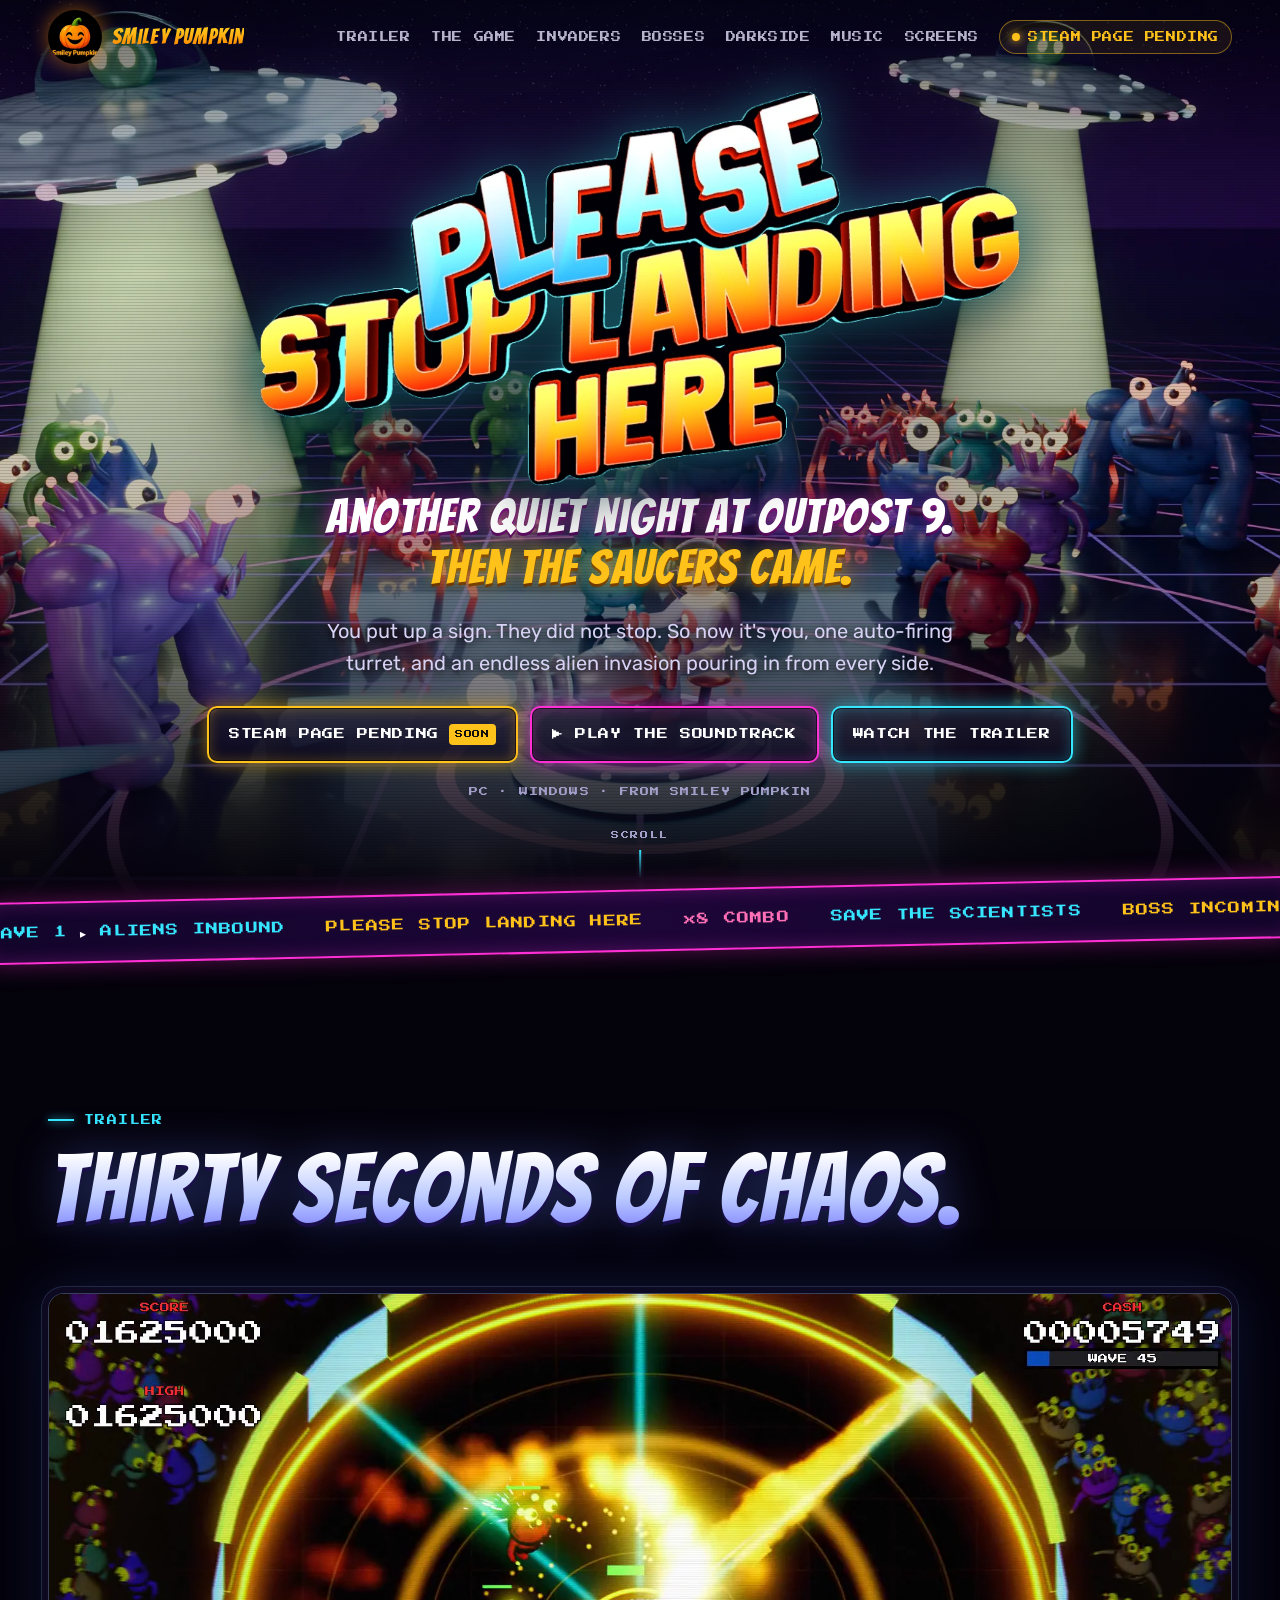
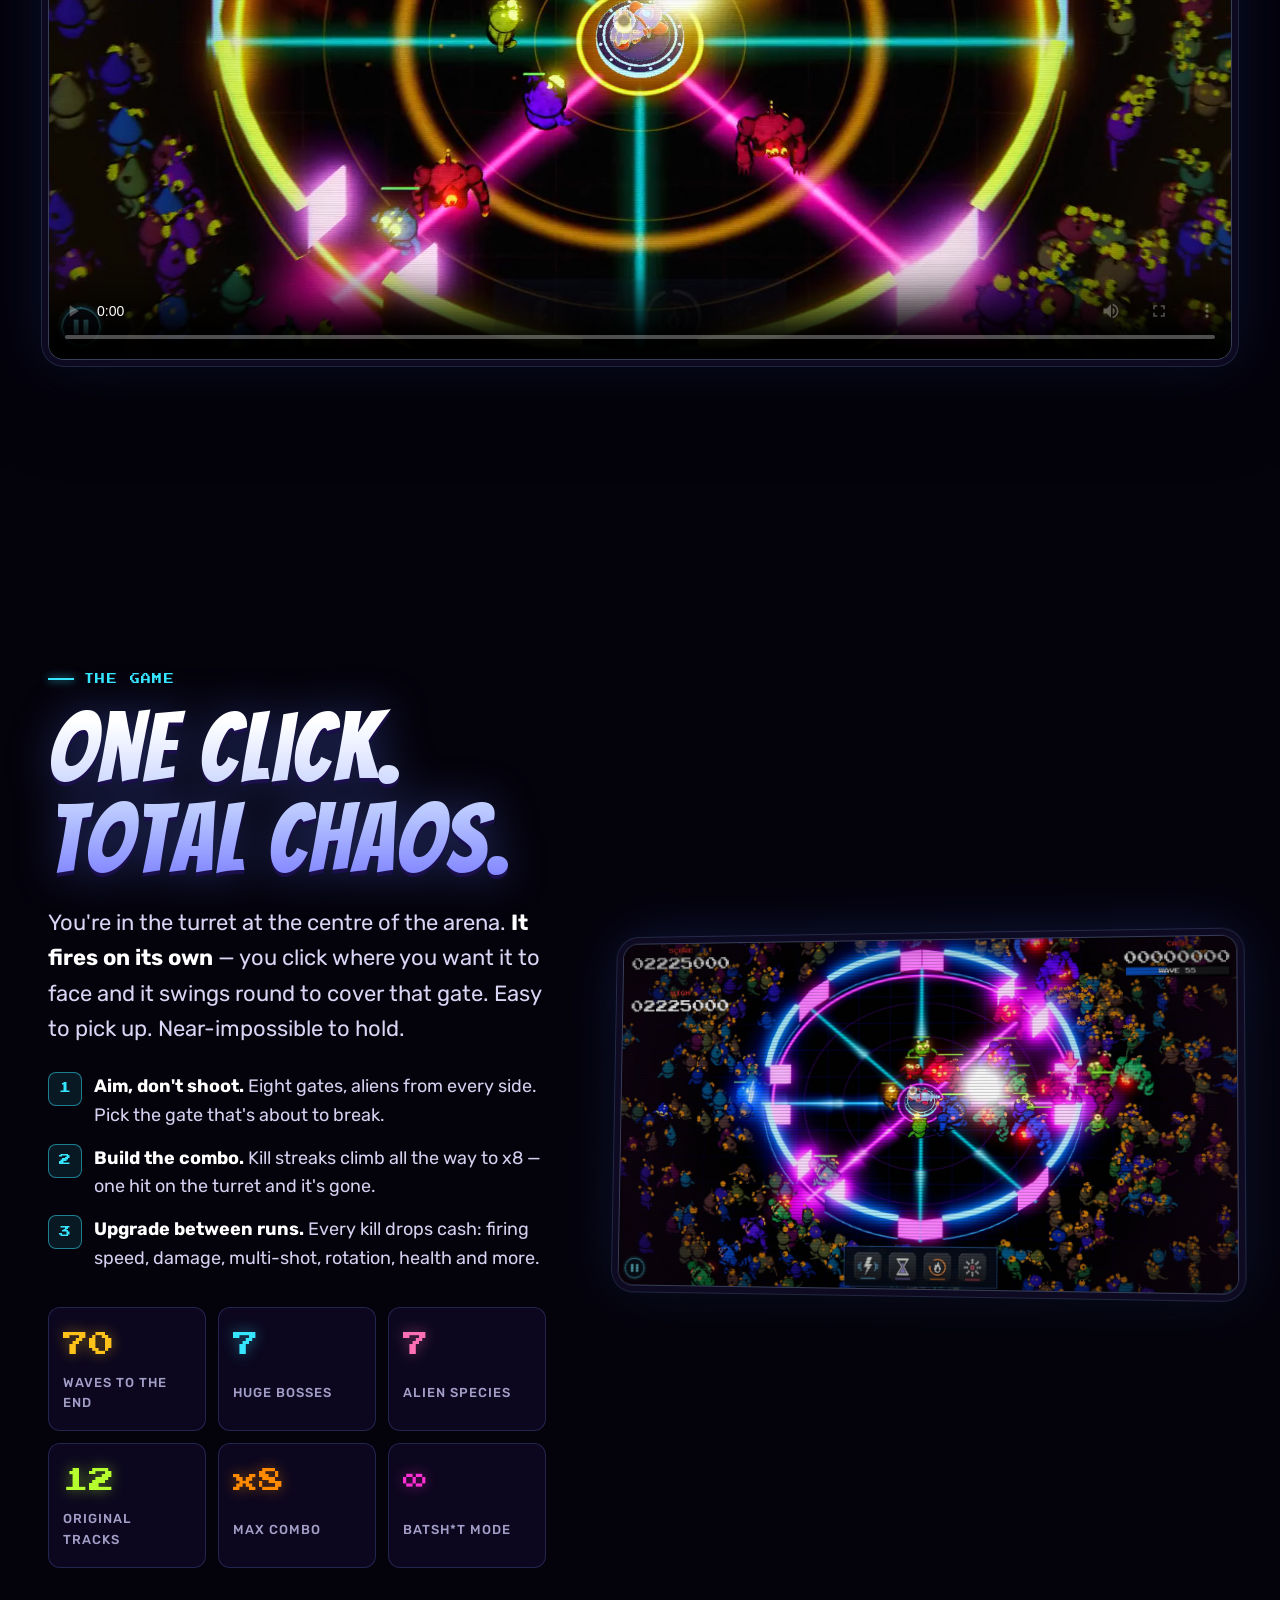
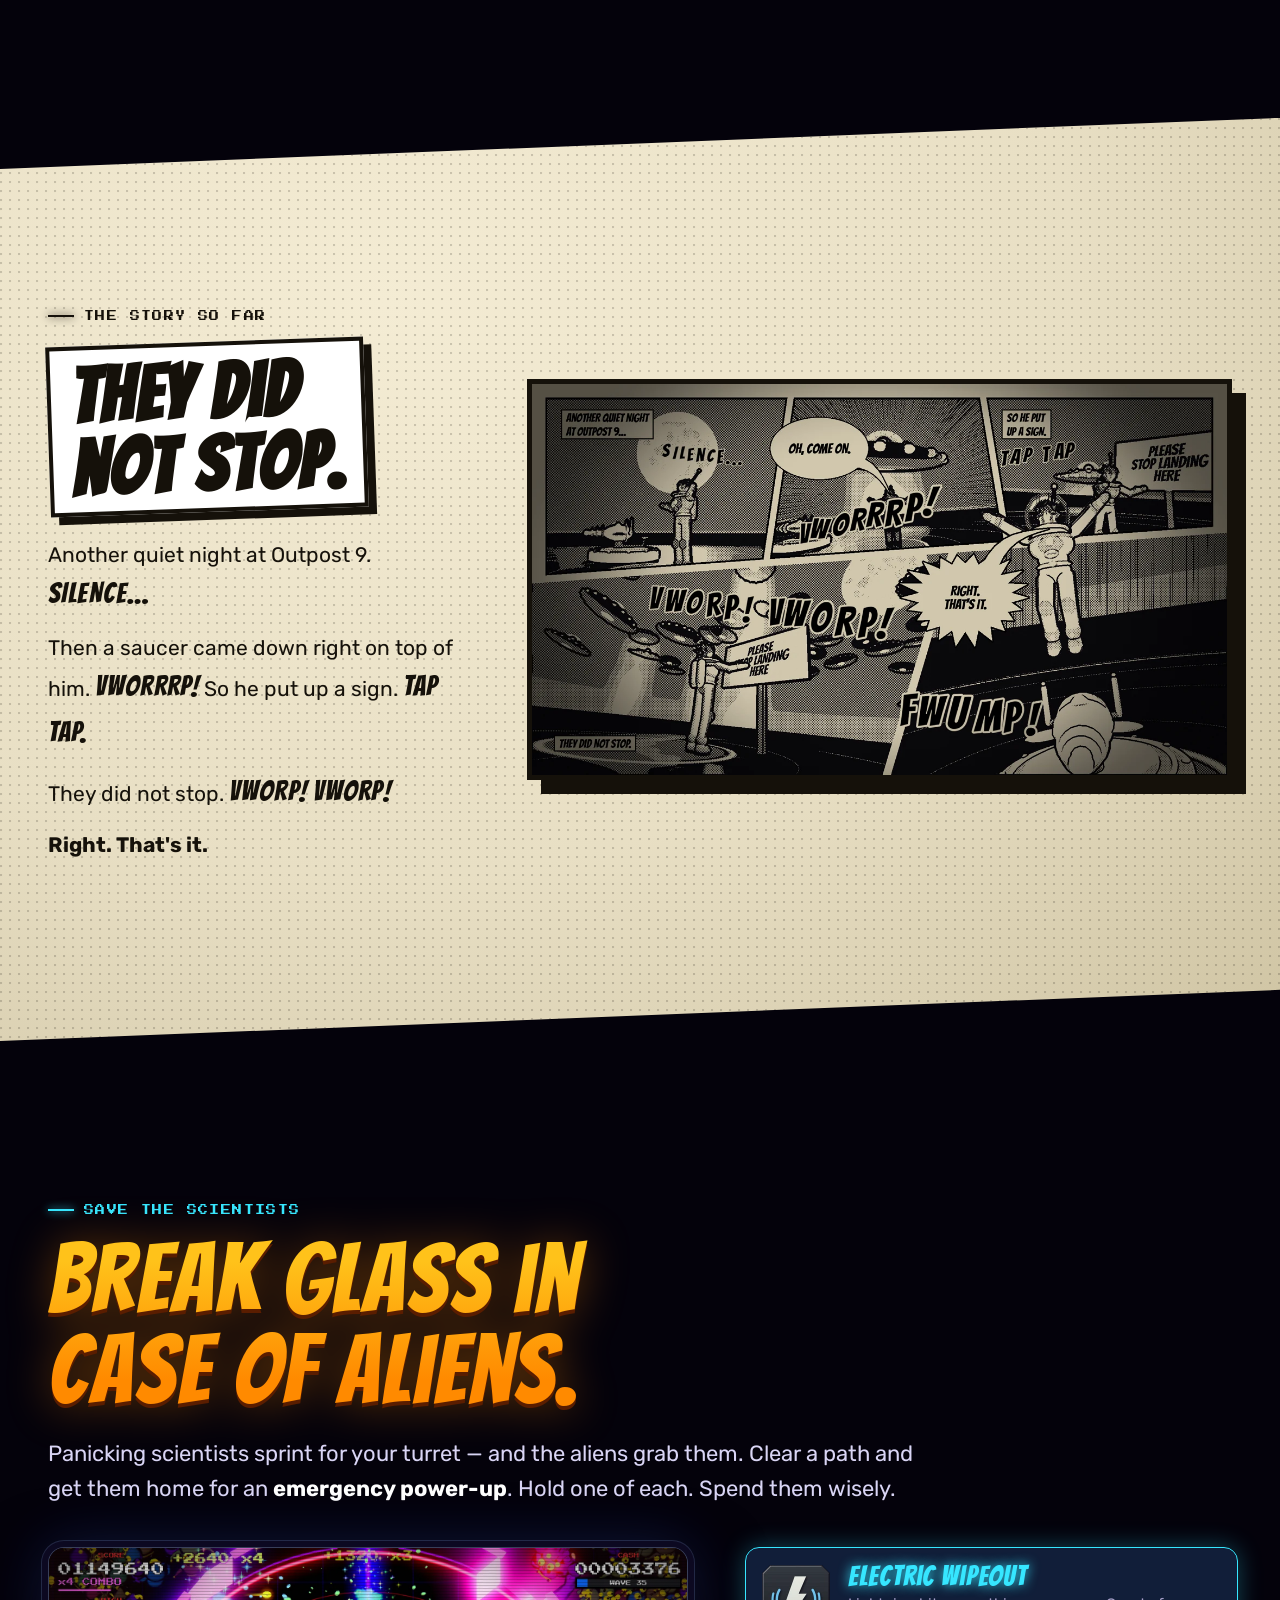
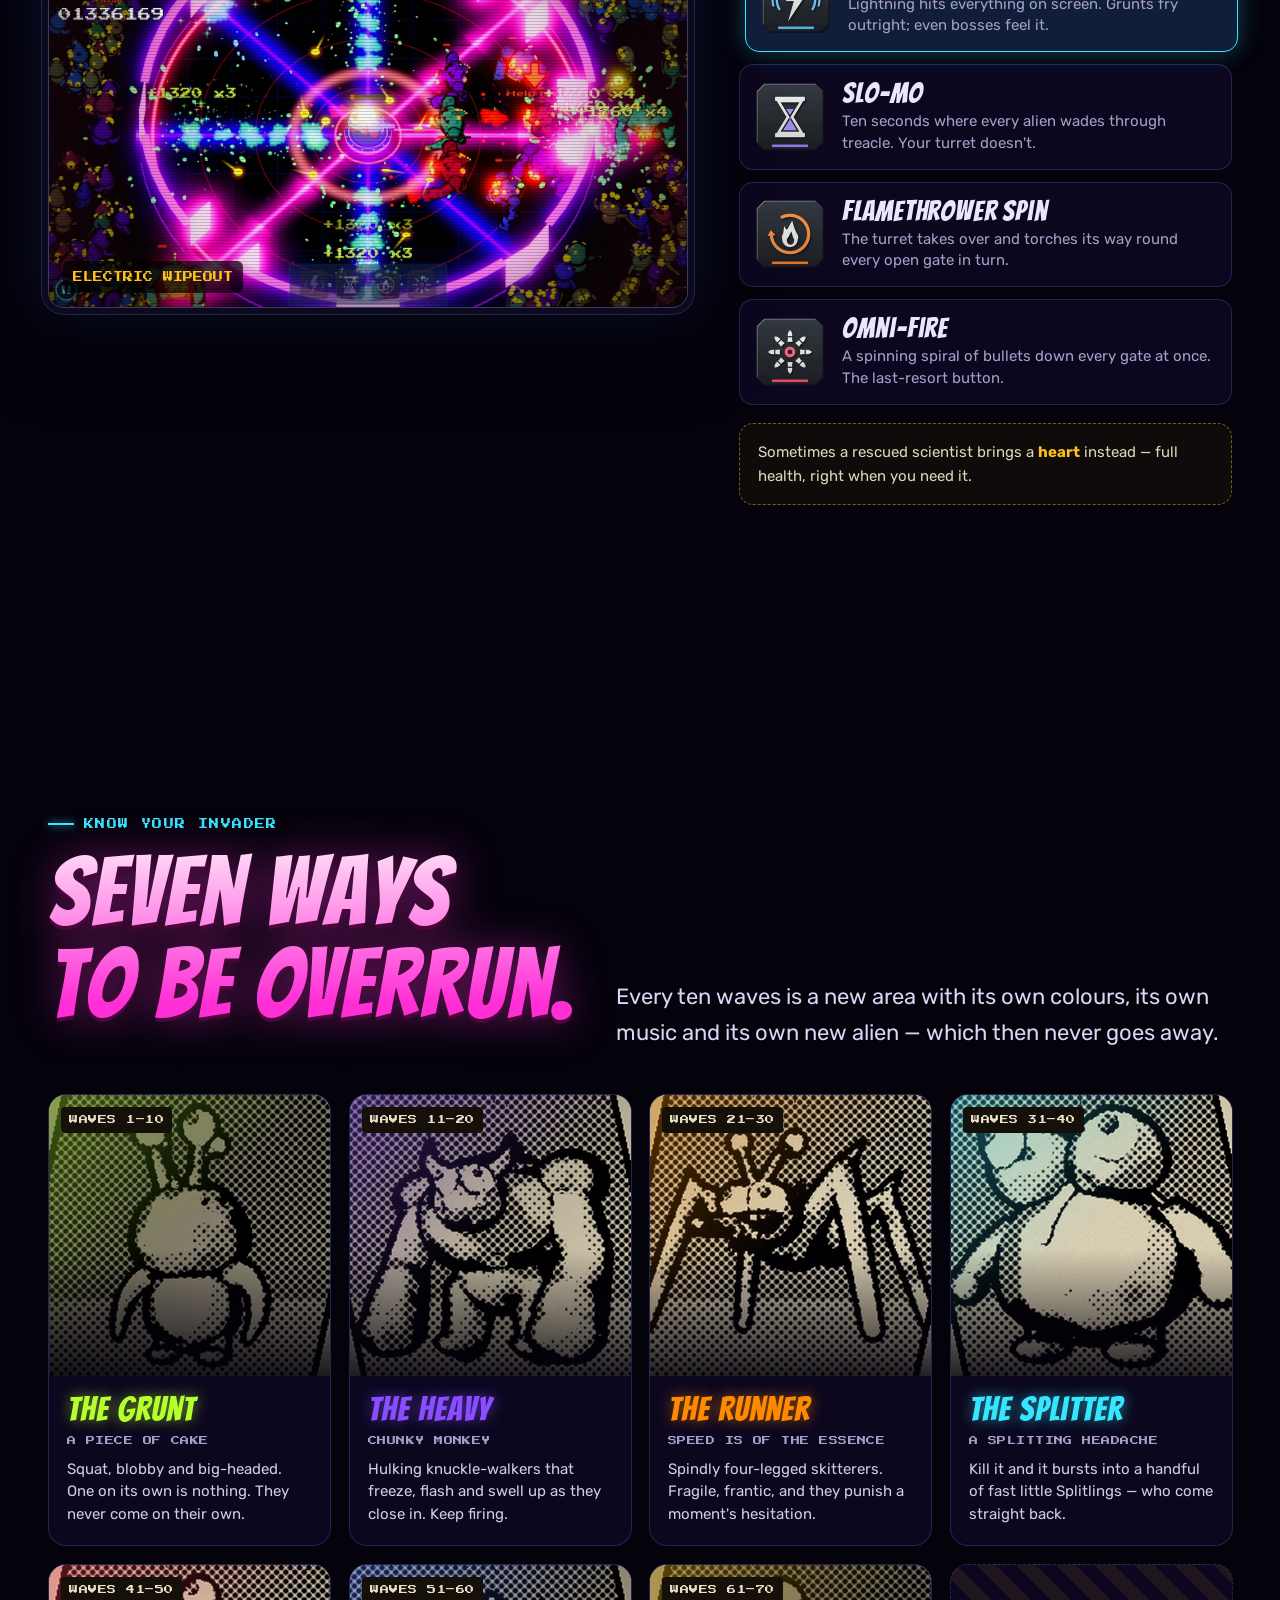
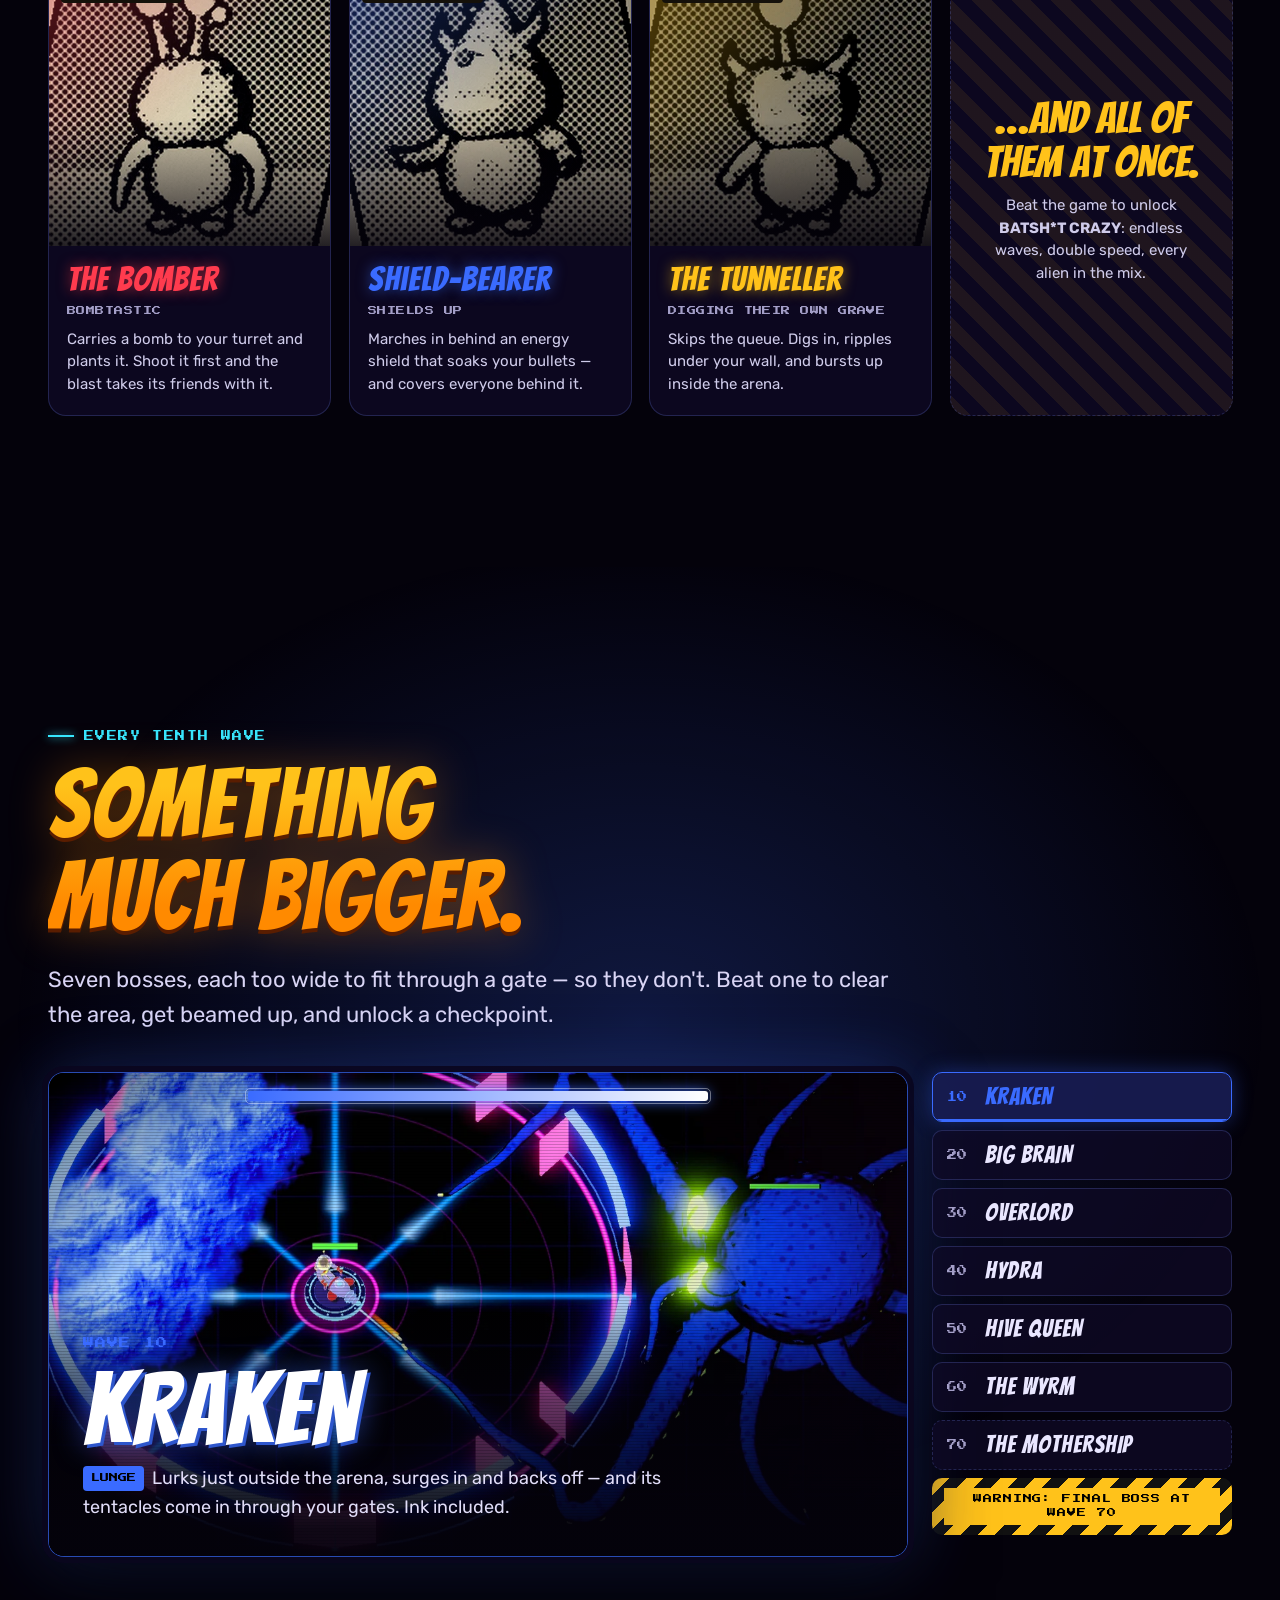
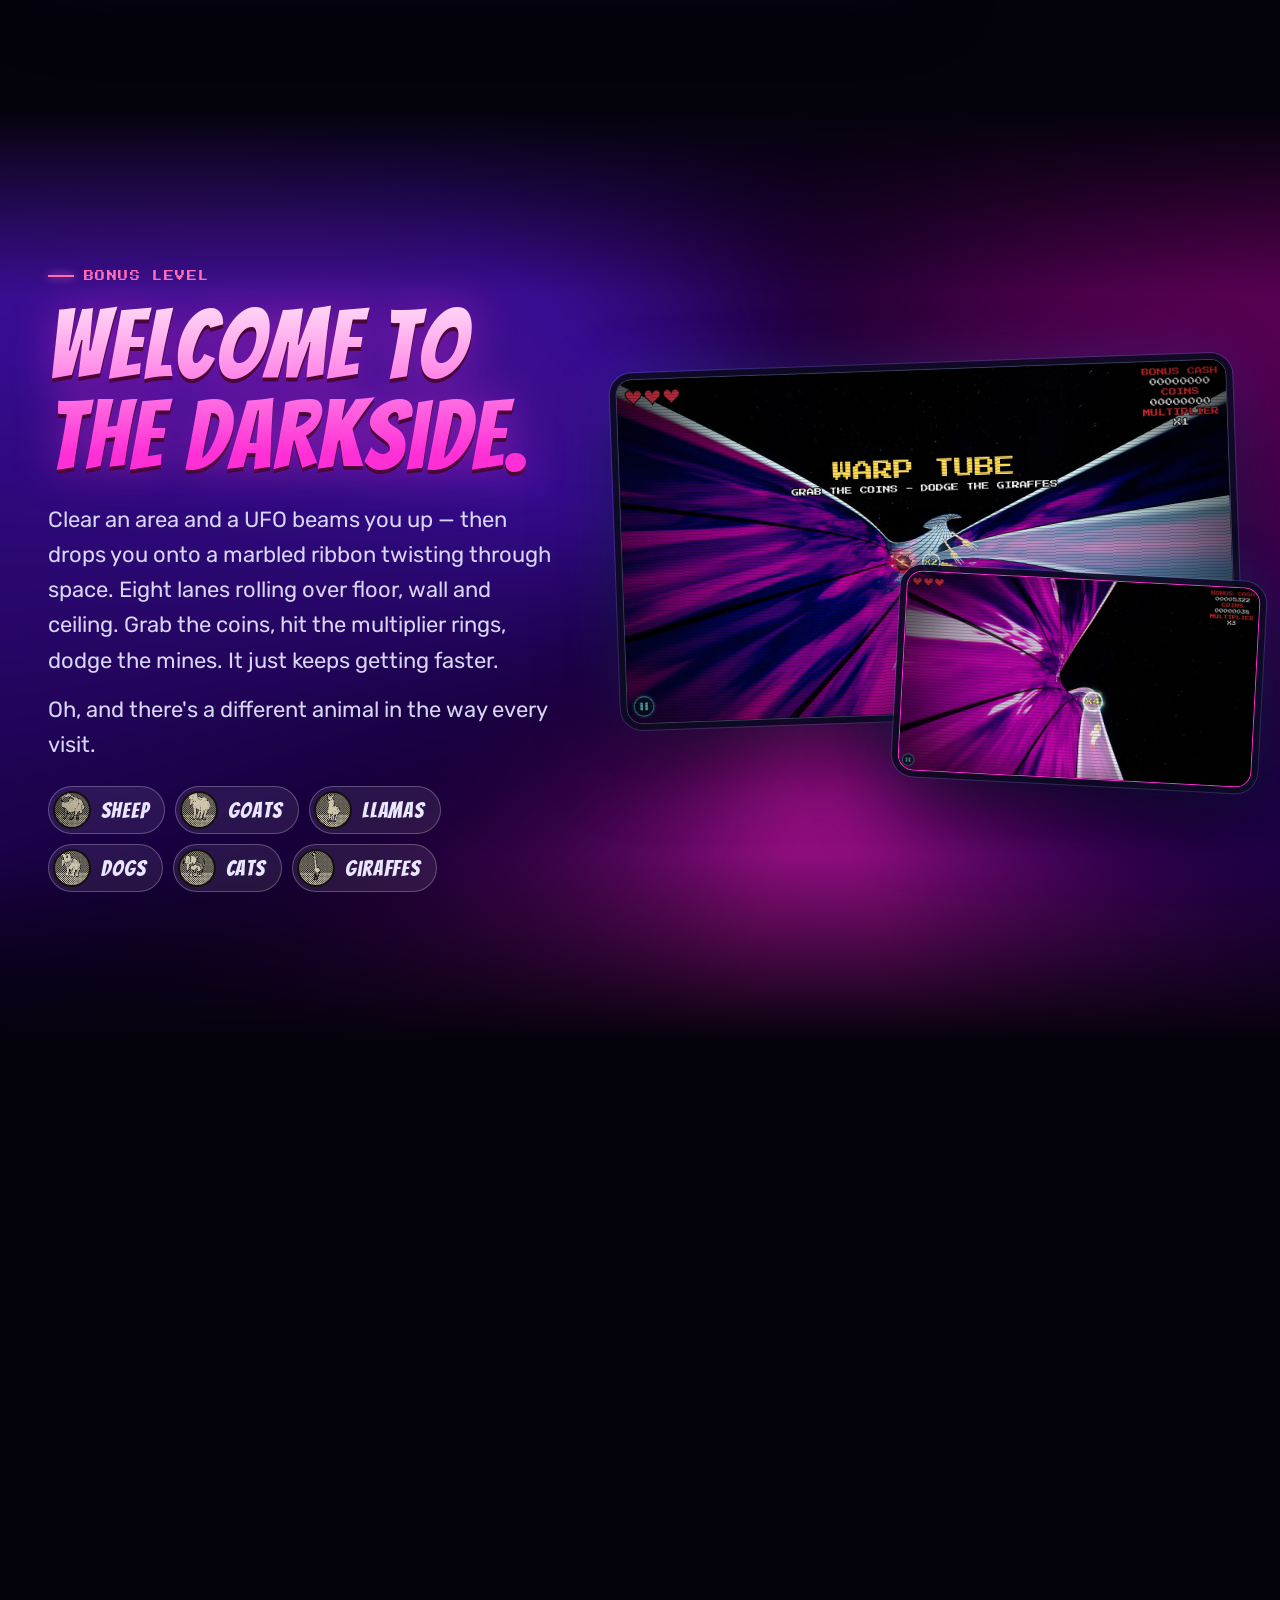
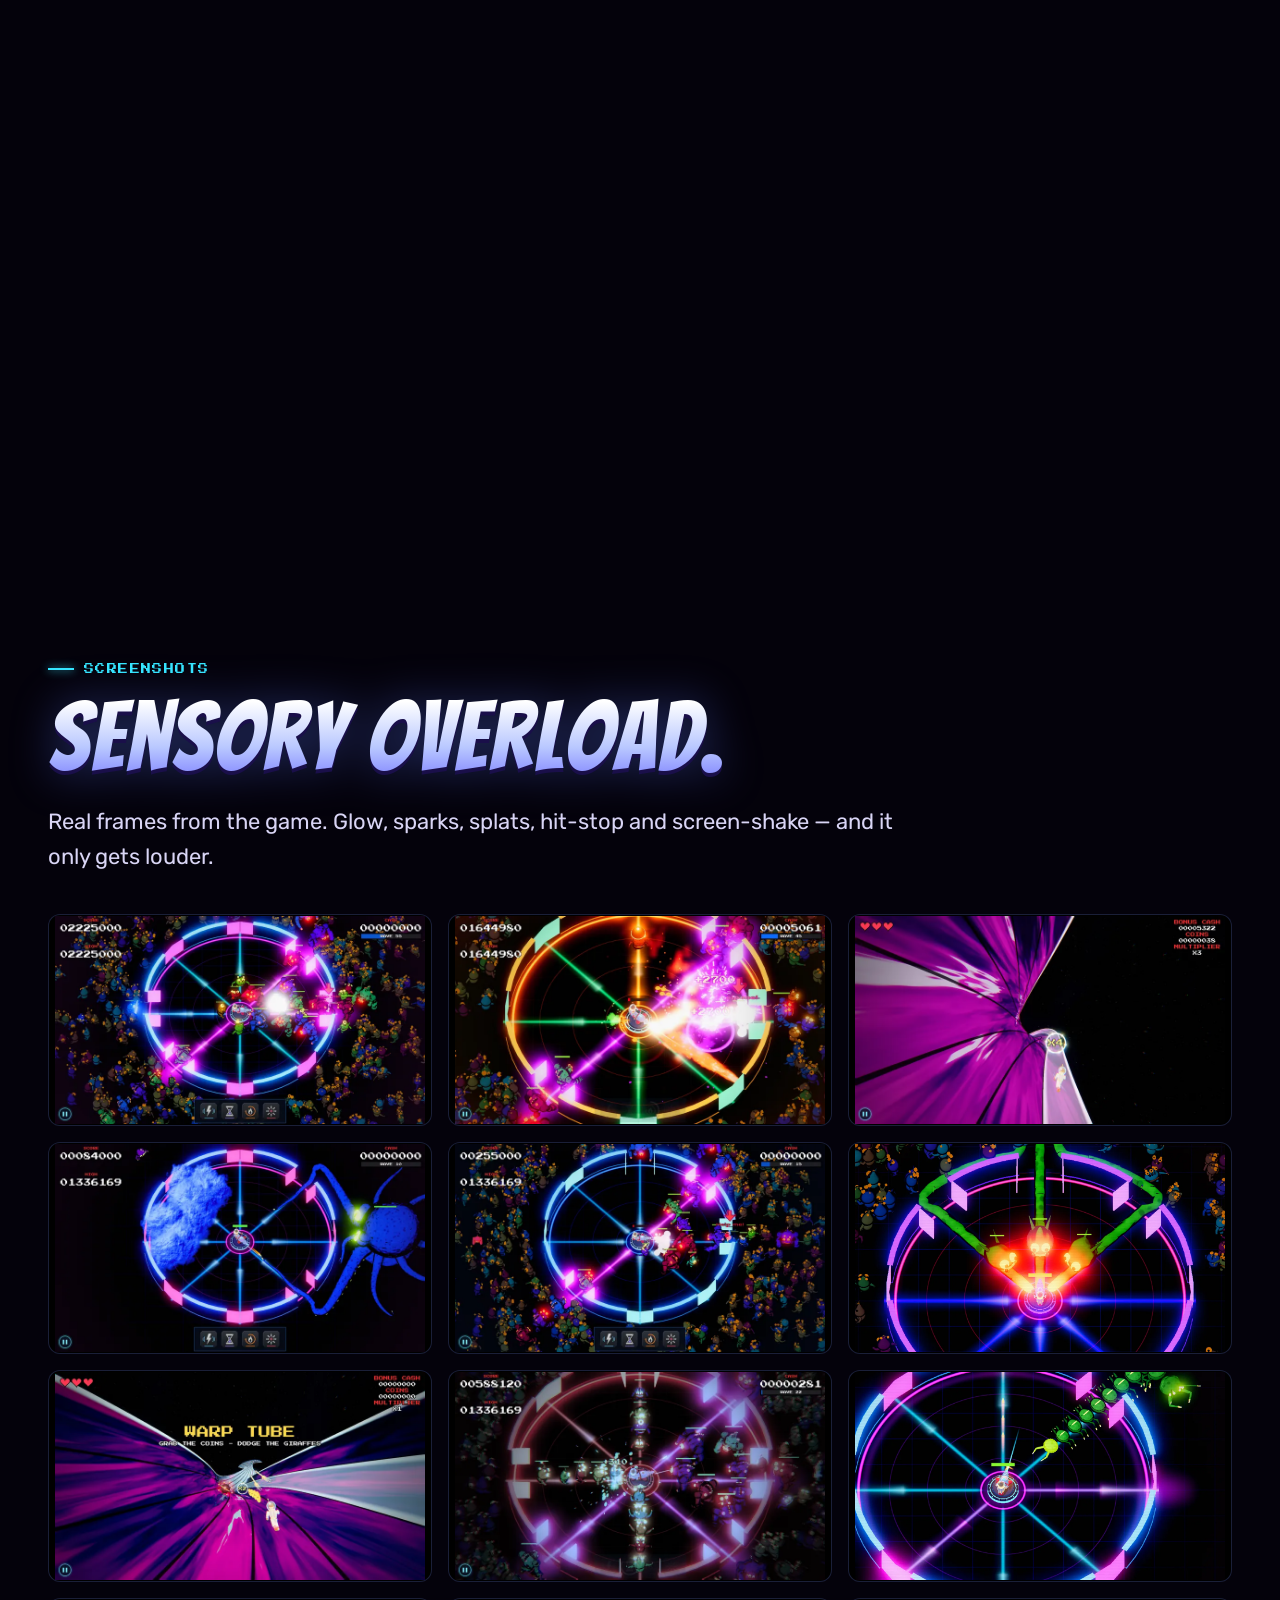
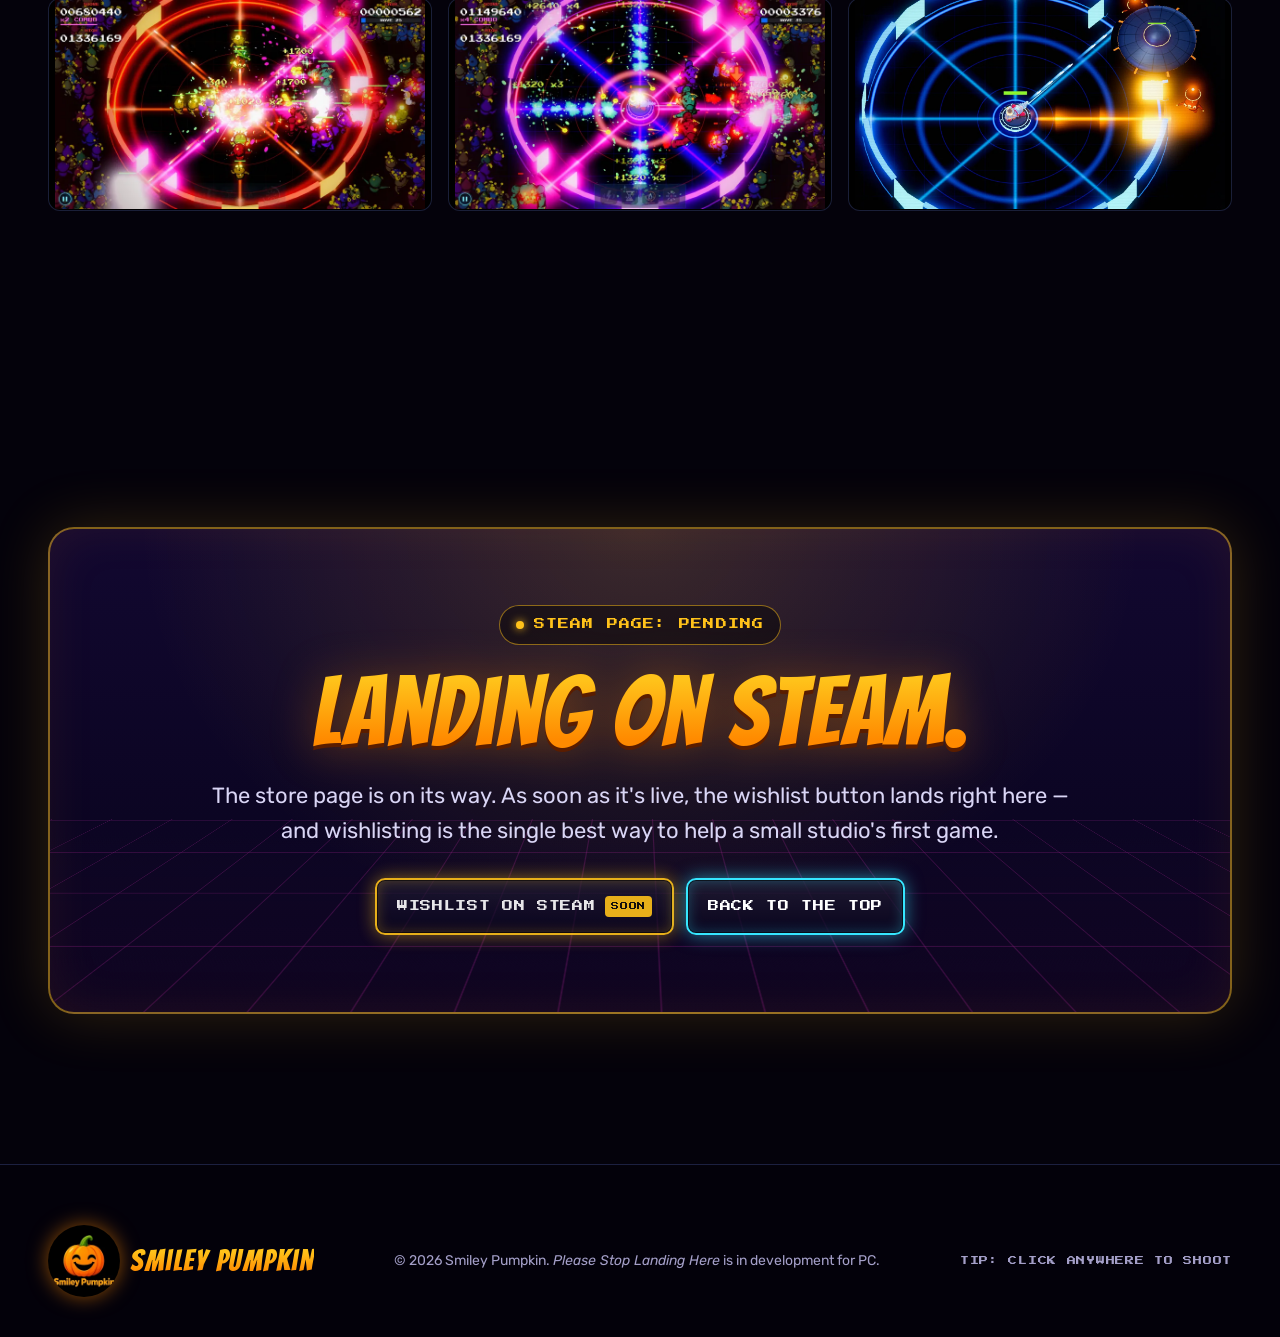
==== commit 638e7407: "Add the trailer: section after the hero, nav link, hero button Co-Authored-By: Claude Opus 5.5 <nore" ====
--- a/PleaseStopLandingHere/index.html
+++ b/PleaseStopLandingHere/index.html
@@ -31,6 +31,7 @@
     <span>Smiley Pumpkin</span>
   </a>
   <nav class="nav" aria-label="Sections">
+    <a href="#trailer">Trailer</a>
     <a href="#game">The Game</a>
     <a href="#invaders">Invaders</a>
     <a href="#bosses">Bosses</a>
@@ -54,7 +55,7 @@
       <div class="cta-row">
         <a class="btn steam" href="#steam">Steam page pending <span class="tag">SOON</span></a>
         <a class="btn music" href="#music" data-autoplay>&#9654; Play the soundtrack</a>
-        <a class="btn" href="#screens">Screenshots</a>
+        <a class="btn" href="#trailer">Watch the trailer</a>
       </div>
       <p class="platform">PC &middot; Windows &middot; from Smiley Pumpkin</p>
     </div>
@@ -71,6 +72,22 @@
       <span>WELCOME TO THE DARKSIDE</span><span>THE MOTHERSHIP AWAITS</span><span>BATSH*T CRAZY UNLOCKED</span>
     </div>
   </div>
+
+  <!-- ============ TRAILER ============ -->
+  <section class="section trailer" id="trailer" aria-labelledby="trailer-title">
+    <div class="wrap">
+      <div class="reveal">
+        <span class="eyebrow">Trailer</span>
+        <h2 class="h2" id="trailer-title">Thirty seconds of chaos.</h2>
+      </div>
+      <figure class="screen video reveal" data-delay="1">
+        <video controls playsinline preload="metadata" poster="assets/img/trailer-poster.webp" width="1920" height="1080">
+          <source src="assets/video/trailer.mp4" type="video/mp4">
+          Your browser can't play this video. <a href="assets/video/trailer.mp4">Download the trailer (MP4)</a>.
+        </video>
+      </figure>
+    </div>
+  </section>
 
   <!-- ============ GAMEPLAY ============ -->
   <section class="section" id="game" aria-labelledby="game-title">
--- a/PleaseStopLandingHere/css/site.css
+++ b/PleaseStopLandingHere/css/site.css
@@ -220,6 +220,11 @@
   content: ""; position: absolute; inset: 0; pointer-events: none;
   background: repeating-linear-gradient(0deg, rgba(0,0,0,.18) 0 1px, transparent 1px 3px), radial-gradient(ellipse at center, transparent 60%, rgba(0,0,0,.45));
 }
+/* The trailer: the same screen frame, no scanline overlay over real video. */
+.trailer .wrap { display: grid; gap: clamp(24px, 3vw, 40px); }
+.screen.video { margin: 0; }
+.screen.video::after { display: none; }
+.screen.video video { display: block; width: 100%; height: auto; aspect-ratio: 16 / 9; background: #000; }
 .tilt { transform: perspective(1400px) rotateY(-7deg) rotateX(3deg); transition: transform .6s cubic-bezier(.2,.7,.2,1); }
 .tilt:hover { transform: perspective(1400px) rotateY(0) rotateX(0); }
 .stats { display: grid; grid-template-columns: repeat(3, 1fr); gap: 12px; margin-top: 34px; }
